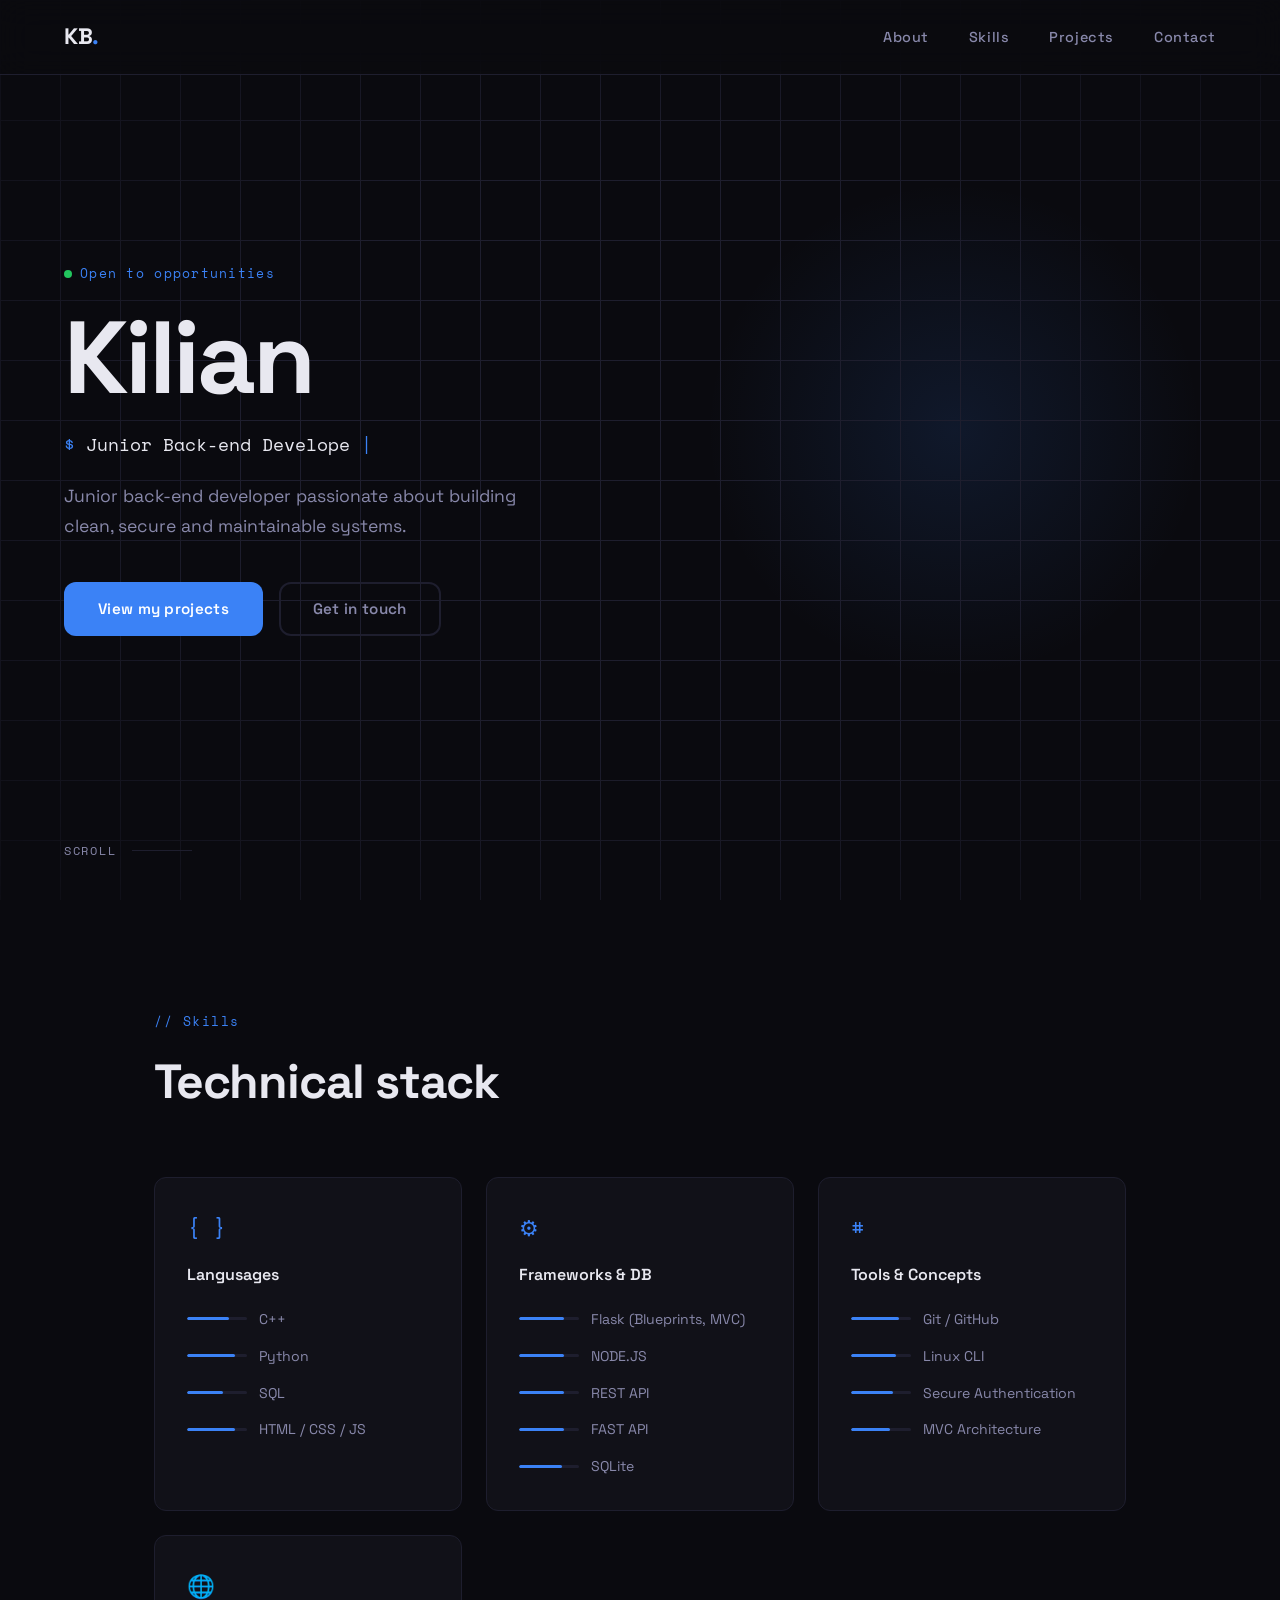
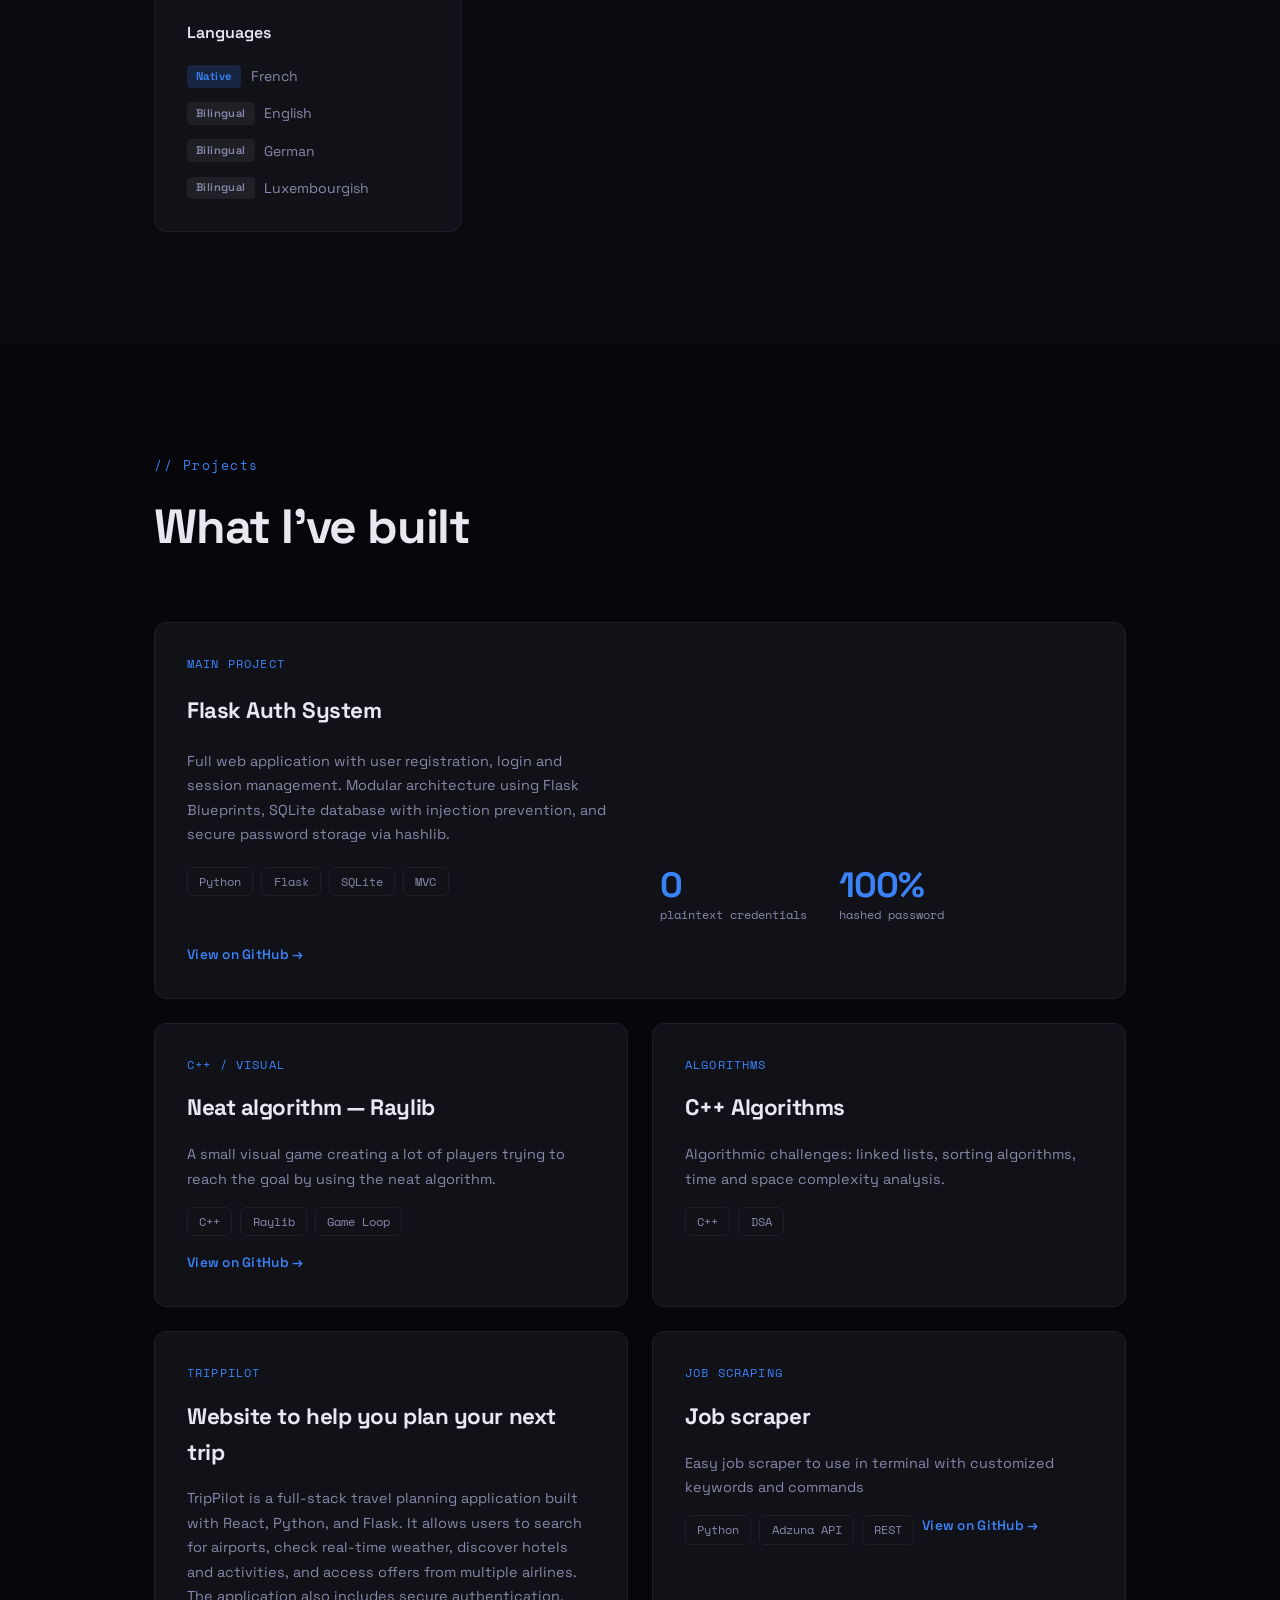
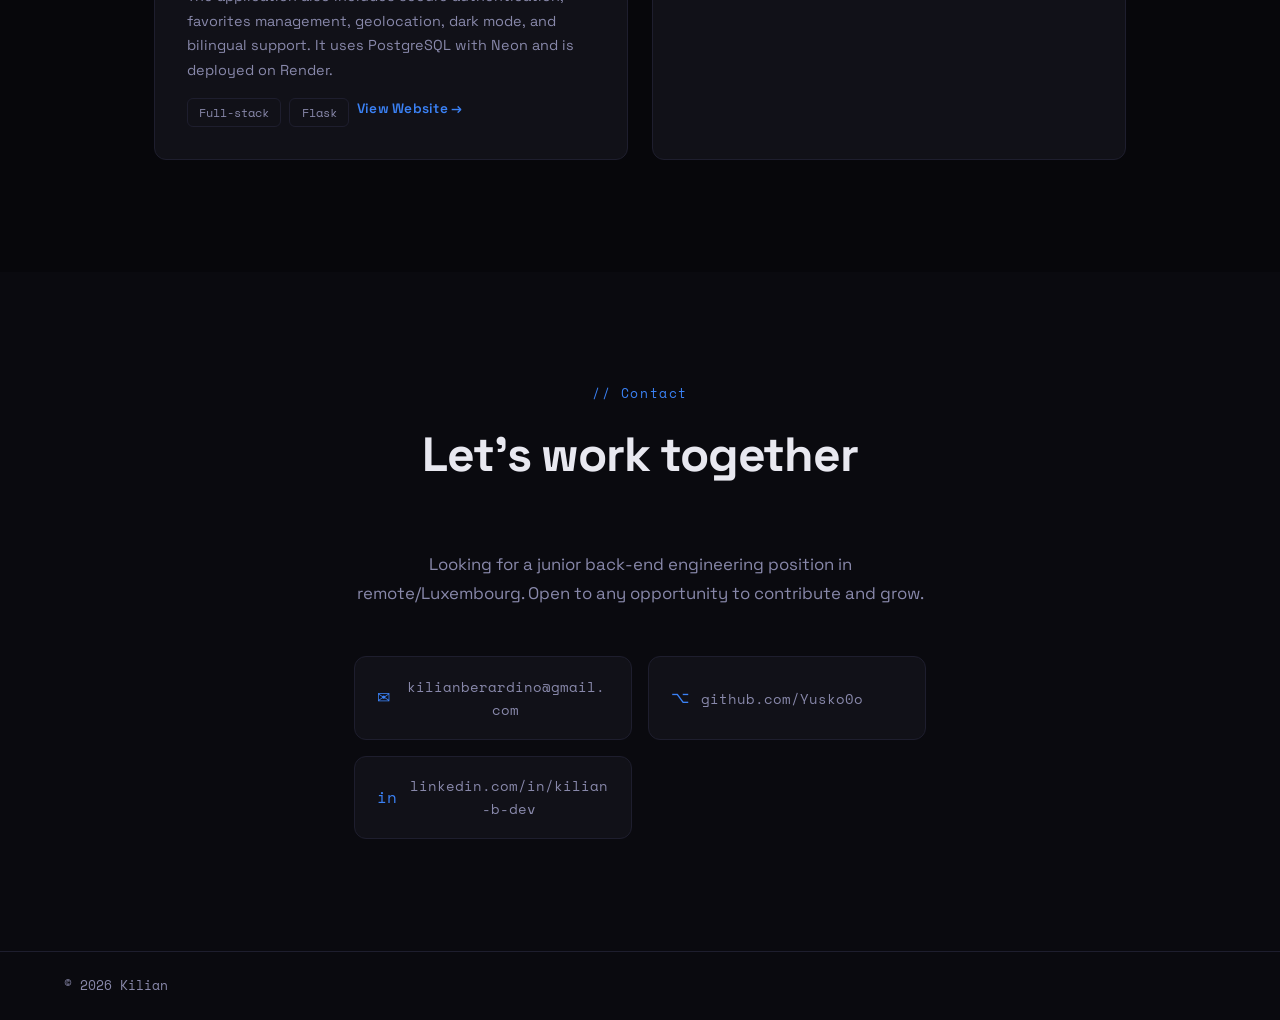
==== index.html @ 2ba85ecd "added new skills" ====
<!DOCTYPE html>
<html lang="en">
<head>
  <meta charset="UTF-8" />
  <meta name="viewport" content="width=device-width, initial-scale=1.0" />
  <title>Kilian — Junior Back-end Software Engineer</title>
  <link rel="preconnect" href="https://fonts.googleapis.com" />
  <link rel="preconnect" href="https://fonts.gstatic.com" crossorigin />
  <link href="https://fonts.googleapis.com/css2?family=Space+Grotesk:wght@300;400;500;600;700&family=Space+Mono:wght@400;700&display=swap" rel="stylesheet" />
  <link rel="stylesheet" href="styles.css" />
</head>
<body>

  <!-- NAV -->
  <nav class="nav">
    <span class="nav-logo">KB<span class="accent">.</span></span>
    <ul class="nav-links">
      <li><a href="#about">About</a></li>
      <li><a href="#skills">Skills</a></li>
      <li><a href="#projects">Projects</a></li>
      <li><a href="#contact">Contact</a></li>
    </ul>
  </nav>

  <!-- HERO -->
  <section class="hero" id="about">
    <div class="hero-bg-grid"></div>
    <div class="hero-content">
      <p class="hero-eyebrow">
        <span class="terminal-dot"></span> Open to opportunities
      </p>
      <h1 class="hero-name">Kilian<br /><span class="accent"></span></h1>
      <div class="hero-terminal">
        <span class="terminal-prompt">$ </span>
        <span class="terminal-text" id="terminal-text"></span>
        <span class="terminal-cursor">|</span>
      </div>
      <p class="hero-desc">
        Junior back-end developer passionate about building clean,
        secure and maintainable systems.
      </p>
      <div class="hero-ctas">
        <a href="#projects" class="btn btn-primary">View my projects</a>
        <a href="#contact" class="btn btn-ghost">Get in touch</a>
      </div>
    </div>
    <div class="hero-scroll-hint">
      <span>scroll</span>
      <div class="scroll-line"></div>
    </div>
  </section>

  <!-- SKILLS -->
  <section class="section" id="skills">
    <div class="container">
      <p class="section-label">// Skills</p>
      <h2 class="section-title">Technical stack</h2>

      <div class="skills-grid">

        <div class="skill-card" data-delay="0">
          <div class="skill-icon">{ }</div>
          <h3>Langusages</h3>
          <ul class="skill-list">
            <li><span class="skill-bar"><span style="--w:70%"></span></span>C++</li>
            <li><span class="skill-bar"><span style="--w:80%"></span></span>Python</li>
            <li><span class="skill-bar"><span style="--w:60%"></span></span>SQL</li>
            <li><span class="skill-bar"><span style="--w:80%"></span></span>HTML / CSS / JS</li>
          </ul>
        </div>

        <div class="skill-card" data-delay="100">
          <div class="skill-icon">⚙</div>
          <h3>Frameworks & DB</h3>
          <ul class="skill-list">
            <li><span class="skill-bar"><span style="--w:75%"></span></span>Flask (Blueprints, MVC)</li>
            <li><span class="skill-bar"><span style="--w:75%"></span></span>NODE.JS</li>
            <li><span class="skill-bar"><span style="--w:75%"></span></span>REST API</li>
            <li><span class="skill-bar"><span style="--w:75%"></span></span>FAST API</li>
            <li><span class="skill-bar"><span style="--w:72%"></span></span>SQLite</li>
          </ul>
        </div>

        <div class="skill-card" data-delay="200">
          <div class="skill-icon">#</div>
          <h3>Tools & Concepts</h3>
          <ul class="skill-list">
            <li><span class="skill-bar"><span style="--w:80%"></span></span>Git / GitHub</li>
            <li><span class="skill-bar"><span style="--w:75%"></span></span>Linux CLI</li>
            <li><span class="skill-bar"><span style="--w:70%"></span></span>Secure Authentication</li>
            <li><span class="skill-bar"><span style="--w:65%"></span></span>MVC Architecture</li>
          </ul>
        </div>

        <div class="skill-card" data-delay="300">
          <div class="skill-icon">🌐</div>
          <h3>Languages</h3>
          <ul class="skill-list lang-list">
            <li><span class="lang-badge native">Native</span>French</li>
            <li><span class="lang-badge bilingual">Bilingual</span>English</li>
            <li><span class="lang-badge bilingual">Bilingual</span>German</li>
            <li><span class="lang-badge bilingual">Bilingual</span>Luxembourgish</li>
          </ul>
        </div>

      </div>
    </div>
  </section>

  <!-- PROJECTS -->
  <section class="section section-dark" id="projects">
    <div class="container">
      <p class="section-label">// Projects</p>
      <h2 class="section-title">What I've built</h2>
 
      <div class="projects-grid">
 
        <div class="project-card featured" data-delay="0">
          <div class="project-tag">Main project</div>
          <h3 class="project-title">Flask Auth System</h3>
          <p class="project-desc">
            Full web application with user registration, login and session management.
            Modular architecture using Flask Blueprints, SQLite database with
            injection prevention, and secure password storage via hashlib.
          </p>
          <div class="project-stack">
            <span>Python</span><span>Flask</span><span>SQLite</span><span>MVC</span>
          </div>
          <div class="project-highlights">
            <div class="highlight"><span class="hl-num">0</span><span class="hl-label">plaintext credentials</span></div>
            <div class="highlight"><span class="hl-num">100%</span><span class="hl-label">hashed password</span></div>
          </div>
          <a href="https://github.com/Yusko0o/Portfolio" target="_blank" class="project-link">
            View on GitHub →
          </a>
        </div>
 
        <div class="project-card" data-delay="100">
          <div class="project-tag">C++ / visual</div>
          <h3 class="project-title">Neat algorithm — Raylib</h3>
          <p class="project-desc">
            A small visual game creating a lot of players trying to reach the goal by using the neat algorithm.
          </p>
          <div class="project-stack">
            <span>C++</span><span>Raylib</span><span>Game Loop</span>
          </div>
          <a href="https://github.com/Yusko0o/Neat" target="_blank" class="project-link">
            View on GitHub →
          </a>
        </div>
 
        <div class="project-card" data-delay="200">
          <div class="project-tag">Algorithms</div>
          <h3 class="project-title">C++ Algorithms</h3>
          <p class="project-desc">
            Algorithmic challenges: linked lists, sorting algorithms,
            time and space complexity analysis.
          </p>
          <div class="project-stack">
            <span>C++</span><span>DSA</span>
          </div>
        </div>
 
        <div class="project-card" data-delay="300">
          <div class="project-tag">TripPilot</div>
          <h3 class="project-title">Website to help you plan your next trip</h3>
          <p class="project-desc">
            TripPilot is a full-stack travel planning application built with React, Python, and Flask. 
            It allows users to search for airports, 
            check real-time weather, discover hotels and activities, and access offers from multiple airlines. 
            The application also includes secure authentication, favorites management, geolocation, dark mode, 
            and bilingual support. It uses PostgreSQL with Neon and is deployed on Render.
          </p>
          <div class="project-stack">
            <span>Full-stack</span><span>Flask</span>
            <a href="https://trippilot-irs3.onrender.com/" target="_blank" class="project-link">
            View Website →
            </a>
          </div>
        </div>
 
        <div class="project-card" data-delay="400">
          <div class="project-tag">Job scraping</div>
          <h3 class="project-title">Job scraper</h3>
          <p class="project-desc">
            Easy job scraper to use in terminal with customized keywords and commands
          </p>
          <div class="project-stack">
            <span>Python</span><span>Adzuna API</span><span>REST</span>
            <a href="https://github.com/Yusko0o/job-scraper" target="_blank" class="project-link">
            View on GitHub →
            </a>
          </div>
        </div>
 
      </div>
    </div>
  </section>

  <!-- CONTACT -->
  <section class="section" id="contact">
    <div class="container contact-container">
      <p class="section-label">// Contact</p>
      <h2 class="section-title">Let's work together</h2>
      <p class="contact-desc">
        Looking for a junior back-end engineering position in remote/Luxembourg.
        Open to any opportunity to contribute and grow.
      </p>
      <div class="contact-links">
        <a href="mailto:kilianberardino@gmail.com" class="contact-item">
          <span class="contact-icon">✉</span>
          kilianberardino@gmail.com
        </a>
        <a href="https://github.com/Yusko0o/Portfolio" target="_blank" class="contact-item">
          <span class="contact-icon">⌥</span>
          github.com/Yusko0o
        </a>
        <a href="https://linkedin.com/in/kilian-b-dev" target="_blank" class="contact-item">
          <span class="contact-icon">in</span>
          linkedin.com/in/kilian-b-dev
        </a>
      </div>
    </div>
  </section>

  <!-- FOOTER -->
  <footer class="footer">
    <span>© 2026 Kilian</span>
  </footer>

  <script src="script.js" defer></script>
</body>
</html>
---- styles.css ----
/* ============================================================
   TOKENS
   ============================================================ */
:root {
  --bg:        #0A0A0F;
  --bg-card:   #111118;
  --bg-dark:   #07070B;
  --border:    #1E1E2E;
  --accent:    #3B82F6;
  --accent-dim:#1D4ED8;
  --text:      #E8E8F0;
  --text-muted:#8888AA;
  --font-head: 'Space Grotesk', sans-serif;
  --font-mono: 'Space Mono', monospace;
  --radius:    12px;
  --transition: 0.35s cubic-bezier(0.4, 0, 0.2, 1);
}

/* ============================================================
   RESET & BASE
   ============================================================ */
*, *::before, *::after { box-sizing: border-box; margin: 0; padding: 0; }

html { scroll-behavior: smooth; }

body {
  background: var(--bg);
  color: var(--text);
  font-family: var(--font-head);
  line-height: 1.6;
  overflow-x: hidden;
}

a { text-decoration: none; color: inherit; }
ul { list-style: none; }

/* ============================================================
   NAV
   ============================================================ */
.nav {
  position: fixed;
  top: 0; left: 0; right: 0;
  z-index: 100;
  display: flex;
  align-items: center;
  justify-content: space-between;
  padding: 1.2rem 4rem;
  background: rgba(10, 10, 15, 0.7);
  backdrop-filter: blur(16px);
  border-bottom: 1px solid var(--border);
  animation: slideDown 0.6s ease both;
}

@keyframes slideDown {
  from { transform: translateY(-100%); opacity: 0; }
  to   { transform: translateY(0);     opacity: 1; }
}

.nav-logo {
  font-size: 1.4rem;
  font-weight: 700;
  letter-spacing: -0.02em;
}

.accent { color: var(--accent); }

.nav-links {
  display: flex;
  gap: 2.5rem;
}

.nav-links a {
  font-size: 0.9rem;
  color: var(--text-muted);
  font-weight: 500;
  letter-spacing: 0.04em;
  transition: color var(--transition);
  position: relative;
}

.nav-links a::after {
  content: '';
  position: absolute;
  bottom: -4px; left: 0;
  width: 0; height: 1px;
  background: var(--accent);
  transition: width var(--transition);
}

.nav-links a:hover { color: var(--text); }
.nav-links a:hover::after { width: 100%; }

/* ============================================================
   HERO
   ============================================================ */
.hero {
  position: relative;
  min-height: 100vh;
  display: flex;
  align-items: center;
  padding: 0 4rem;
  overflow: hidden;
}

/* Background grid */
.hero-bg-grid {
  position: absolute;
  inset: 0;
  background-image:
    linear-gradient(var(--border) 1px, transparent 1px),
    linear-gradient(90deg, var(--border) 1px, transparent 1px);
  background-size: 60px 60px;
  mask-image: radial-gradient(ellipse 80% 80% at 50% 50%, black 40%, transparent 100%);
  animation: gridFade 1.2s ease both;
}

@keyframes gridFade {
  from { opacity: 0; }
  to   { opacity: 1; }
}

/* Glow orb */
.hero::before {
  content: '';
  position: absolute;
  top: 20%; left: 55%;
  width: 500px; height: 500px;
  background: radial-gradient(circle, rgba(59,130,246,0.12) 0%, transparent 70%);
  border-radius: 50%;
  animation: pulse 6s ease-in-out infinite;
}

@keyframes pulse {
  0%, 100% { transform: scale(1);   opacity: 0.7; }
  50%       { transform: scale(1.1); opacity: 1;   }
}

.hero-content {
  position: relative;
  z-index: 2;
  max-width: 700px;
  animation: heroReveal 0.9s ease 0.3s both;
}

@keyframes heroReveal {
  from { opacity: 0; transform: translateY(30px); }
  to   { opacity: 1; transform: translateY(0); }
}

.hero-eyebrow {
  display: flex;
  align-items: center;
  gap: 0.5rem;
  font-family: var(--font-mono);
  font-size: 0.8rem;
  color: var(--accent);
  letter-spacing: 0.1em;
  margin-bottom: 1.5rem;
}

.terminal-dot {
  width: 8px; height: 8px;
  background: #22c55e;
  border-radius: 50%;
  animation: blink-dot 2s ease-in-out infinite;
}

@keyframes blink-dot {
  0%, 100% { opacity: 1; }
  50%       { opacity: 0.3; }
}

.hero-name {
  font-size: clamp(3.5rem, 8vw, 7rem);
  font-weight: 700;
  line-height: 0.95;
  letter-spacing: -0.03em;
  margin-bottom: 1.5rem;
}

.hero-terminal {
  font-family: var(--font-mono);
  font-size: 1.1rem;
  color: var(--text-muted);
  margin-bottom: 1.5rem;
  min-height: 1.6em;
}

.terminal-prompt { color: var(--accent); }
.terminal-text   { color: var(--text); }

.terminal-cursor {
  display: inline-block;
  color: var(--accent);
  font-weight: 300;
  animation: blink 1s step-end infinite;
}

@keyframes blink {
  0%, 100% { opacity: 1; }
  50%       { opacity: 0; }
}

.hero-desc {
  font-size: 1.1rem;
  color: var(--text-muted);
  max-width: 480px;
  margin-bottom: 2.5rem;
  line-height: 1.7;
}

.hero-ctas {
  display: flex;
  gap: 1rem;
  flex-wrap: wrap;
}

.btn {
  padding: 0.8rem 2rem;
  border-radius: var(--radius);
  font-family: var(--font-head);
  font-size: 0.95rem;
  font-weight: 600;
  letter-spacing: 0.02em;
  cursor: pointer;
  transition: all var(--transition);
  border: 2px solid transparent;
}

.btn-primary {
  background: var(--accent);
  color: #fff;
}
.btn-primary:hover {
  background: var(--accent-dim);
  transform: translateY(-2px);
  box-shadow: 0 8px 24px rgba(59,130,246,0.35);
}

.btn-ghost {
  border-color: var(--border);
  color: var(--text-muted);
}
.btn-ghost:hover {
  border-color: var(--accent);
  color: var(--text);
  transform: translateY(-2px);
}

.hero-scroll-hint {
  position: absolute;
  bottom: 2.5rem;
  left: 4rem;
  display: flex;
  align-items: center;
  gap: 1rem;
  font-family: var(--font-mono);
  font-size: 0.72rem;
  color: var(--text-muted);
  letter-spacing: 0.15em;
  text-transform: uppercase;
  animation: heroReveal 1s ease 1.2s both;
}

.scroll-line {
  width: 60px; height: 1px;
  background: var(--border);
  position: relative;
  overflow: hidden;
}
.scroll-line::after {
  content: '';
  position: absolute;
  top: 0; left: -100%;
  width: 100%; height: 100%;
  background: var(--accent);
  animation: scanline 2s linear infinite;
}
@keyframes scanline {
  to { left: 100%; }
}

/* ============================================================
   SECTIONS
   ============================================================ */
.section {
  padding: 7rem 0;
}
.section-dark {
  background: var(--bg-dark);
}

.container {
  max-width: 1100px;
  margin: 0 auto;
  padding: 0 4rem;
}

.section-label {
  font-family: var(--font-mono);
  font-size: 0.8rem;
  color: var(--accent);
  letter-spacing: 0.12em;
  margin-bottom: 0.75rem;
}

.section-title {
  font-size: clamp(2rem, 4vw, 3rem);
  font-weight: 700;
  letter-spacing: -0.025em;
  margin-bottom: 3.5rem;
}

/* ============================================================
   SKILLS
   ============================================================ */
.skills-grid {
  display: grid;
  grid-template-columns: repeat(auto-fit, minmax(240px, 1fr));
  gap: 1.5rem;
}

.skill-card {
  background: var(--bg-card);
  border: 1px solid var(--border);
  border-radius: var(--radius);
  padding: 2rem;
  opacity: 0;
  transform: translateY(24px);
  transition: opacity 0.5s ease, transform 0.5s ease, border-color var(--transition), box-shadow var(--transition);
}

.skill-card.visible {
  opacity: 1;
  transform: translateY(0);
}

.skill-card:hover {
  border-color: rgba(59,130,246,0.4);
  box-shadow: 0 0 30px rgba(59,130,246,0.08);
}

.skill-icon {
  font-size: 1.4rem;
  color: var(--accent);
  font-family: var(--font-mono);
  margin-bottom: 1rem;
}

.skill-card h3 {
  font-size: 1rem;
  font-weight: 600;
  margin-bottom: 1.25rem;
  color: var(--text);
}

.skill-list {
  display: flex;
  flex-direction: column;
  gap: 0.9rem;
}

.skill-list li {
  display: flex;
  align-items: center;
  gap: 0.75rem;
  font-size: 0.88rem;
  color: var(--text-muted);
  white-space: nowrap;
}

.skill-bar {
  display: inline-block;
  width: 60px;
  height: 3px;
  background: var(--border);
  border-radius: 2px;
  overflow: hidden;
  flex-shrink: 0;
}

.skill-bar span {
  display: block;
  height: 100%;
  width: 0;
  background: var(--accent);
  border-radius: 2px;
  transition: width 1s cubic-bezier(0.4, 0, 0.2, 1);
}

.skill-bar span.animated {
  width: var(--w);
}

/* Lang list */
.lang-list li {
  gap: 0.6rem;
}

.lang-badge {
  display: inline-block;
  padding: 0.15rem 0.55rem;
  border-radius: 4px;
  font-size: 0.7rem;
  font-weight: 600;
  letter-spacing: 0.04em;
  flex-shrink: 0;
}

.lang-badge.native   { background: rgba(59,130,246,0.18); color: var(--accent); }
.lang-badge.bilingual { background: rgba(255,255,255,0.06); color: var(--text-muted); }

/* ============================================================
   PROJECTS
   ============================================================ */
.projects-grid {
  display: grid;
  grid-template-columns: 1fr 1fr;
  gap: 1.5rem;
}

.project-card {
  background: var(--bg-card);
  border: 1px solid var(--border);
  border-radius: var(--radius);
  padding: 2rem;
  opacity: 0;
  transform: translateY(24px);
  transition: opacity 0.5s ease, transform 0.5s ease, border-color var(--transition), box-shadow var(--transition);
  display: flex;
  flex-direction: column;
  gap: 1rem;
}

.project-card.visible {
  opacity: 1;
  transform: translateY(0);
}

.project-card:hover {
  border-color: rgba(59,130,246,0.4);
  box-shadow: 0 0 40px rgba(59,130,246,0.07);
}

.project-card.featured {
  grid-column: 1 / -1;
  display: grid;
  grid-template-columns: 1fr 1fr;
  gap: 1.25rem 2.5rem;
  align-items: start;
}

.project-card.featured .project-title,
.project-card.featured .project-tag { grid-column: 1 / -1; }

.project-card.featured .project-desc { grid-column: 1; }
.project-card.featured .project-stack { grid-column: 1; }
.project-card.featured .project-highlights { grid-column: 2; align-self: center; }
.project-card.featured .project-link { grid-column: 1 / -1; }

.project-tag {
  font-family: var(--font-mono);
  font-size: 0.72rem;
  color: var(--accent);
  letter-spacing: 0.1em;
  text-transform: uppercase;
}

.project-title {
  font-size: 1.4rem;
  font-weight: 700;
  letter-spacing: -0.02em;
}

.project-desc {
  font-size: 0.9rem;
  color: var(--text-muted);
  line-height: 1.7;
}

.project-stack {
  display: flex;
  flex-wrap: wrap;
  gap: 0.5rem;
}

.project-stack span {
  padding: 0.25rem 0.7rem;
  border: 1px solid var(--border);
  border-radius: 6px;
  font-size: 0.75rem;
  font-family: var(--font-mono);
  color: var(--text-muted);
  transition: border-color var(--transition), color var(--transition);
}

.project-card:hover .project-stack span {
  border-color: rgba(59,130,246,0.3);
  color: var(--text);
}

.project-highlights {
  display: flex;
  gap: 2rem;
}

.highlight {
  display: flex;
  flex-direction: column;
  gap: 0.2rem;
}

.hl-num {
  font-size: 2.2rem;
  font-weight: 700;
  color: var(--accent);
  line-height: 1;
  letter-spacing: -0.03em;
}

.hl-label {
  font-size: 0.75rem;
  color: var(--text-muted);
  font-family: var(--font-mono);
}

.project-link {
  font-size: 0.85rem;
  color: var(--accent);
  font-weight: 600;
  letter-spacing: 0.02em;
  align-self: flex-start;
  transition: gap var(--transition), opacity var(--transition);
  display: inline-flex;
  align-items: center;
  gap: 0.3rem;
}

.project-link:hover { opacity: 0.75; }

/* ============================================================
   CONTACT
   ============================================================ */
.contact-container {
  max-width: 700px;
  text-align: center;
}

.contact-desc {
  color: var(--text-muted);
  font-size: 1.05rem;
  margin-bottom: 3rem;
  line-height: 1.75;
}

.contact-links {
  display: grid;
  grid-template-columns: 1fr 1fr;
  gap: 1rem;
}

.contact-item {
  display: flex;
  align-items: center;
  gap: 0.75rem;
  padding: 1.1rem 1.4rem;
  background: var(--bg-card);
  border: 1px solid var(--border);
  border-radius: var(--radius);
  font-size: 0.9rem;
  color: var(--text-muted);
  font-family: var(--font-mono);
  transition: all var(--transition);
  word-break: break-all;
}

.contact-item:hover {
  border-color: var(--accent);
  color: var(--text);
  transform: translateY(-3px);
  box-shadow: 0 8px 24px rgba(59,130,246,0.1);
}

.contact-icon {
  font-size: 1rem;
  flex-shrink: 0;
  color: var(--accent);
}

/* ============================================================
   FOOTER
   ============================================================ */
.footer {
  display: flex;
  justify-content: space-between;
  align-items: center;
  padding: 1.5rem 4rem;
  border-top: 1px solid var(--border);
  font-size: 0.8rem;
  color: var(--text-muted);
  font-family: var(--font-mono);
}

/* ============================================================
   RESPONSIVE
   ============================================================ */
@media (max-width: 768px) {
  .nav { padding: 1rem 1.5rem; }
  .nav-links { display: none; }

  .hero { padding: 6rem 1.5rem 4rem; }
  .hero-scroll-hint { left: 1.5rem; }

  .container { padding: 0 1.5rem; }

  .projects-grid { grid-template-columns: 1fr; }
  .project-card.featured {
    grid-template-columns: 1fr;
  }
  .project-card.featured .project-desc,
  .project-card.featured .project-stack,
  .project-card.featured .project-highlights { grid-column: 1; }

  .contact-links { grid-template-columns: 1fr; }

  .footer { flex-direction: column; gap: 0.5rem; text-align: center; padding: 1.5rem; }
}

/* ============================================================
   REDUCED MOTION
   ============================================================ */
@media (prefers-reduced-motion: reduce) {
  *, *::before, *::after {
    animation-duration: 0.01ms !important;
    transition-duration: 0.01ms !important;
  }
}
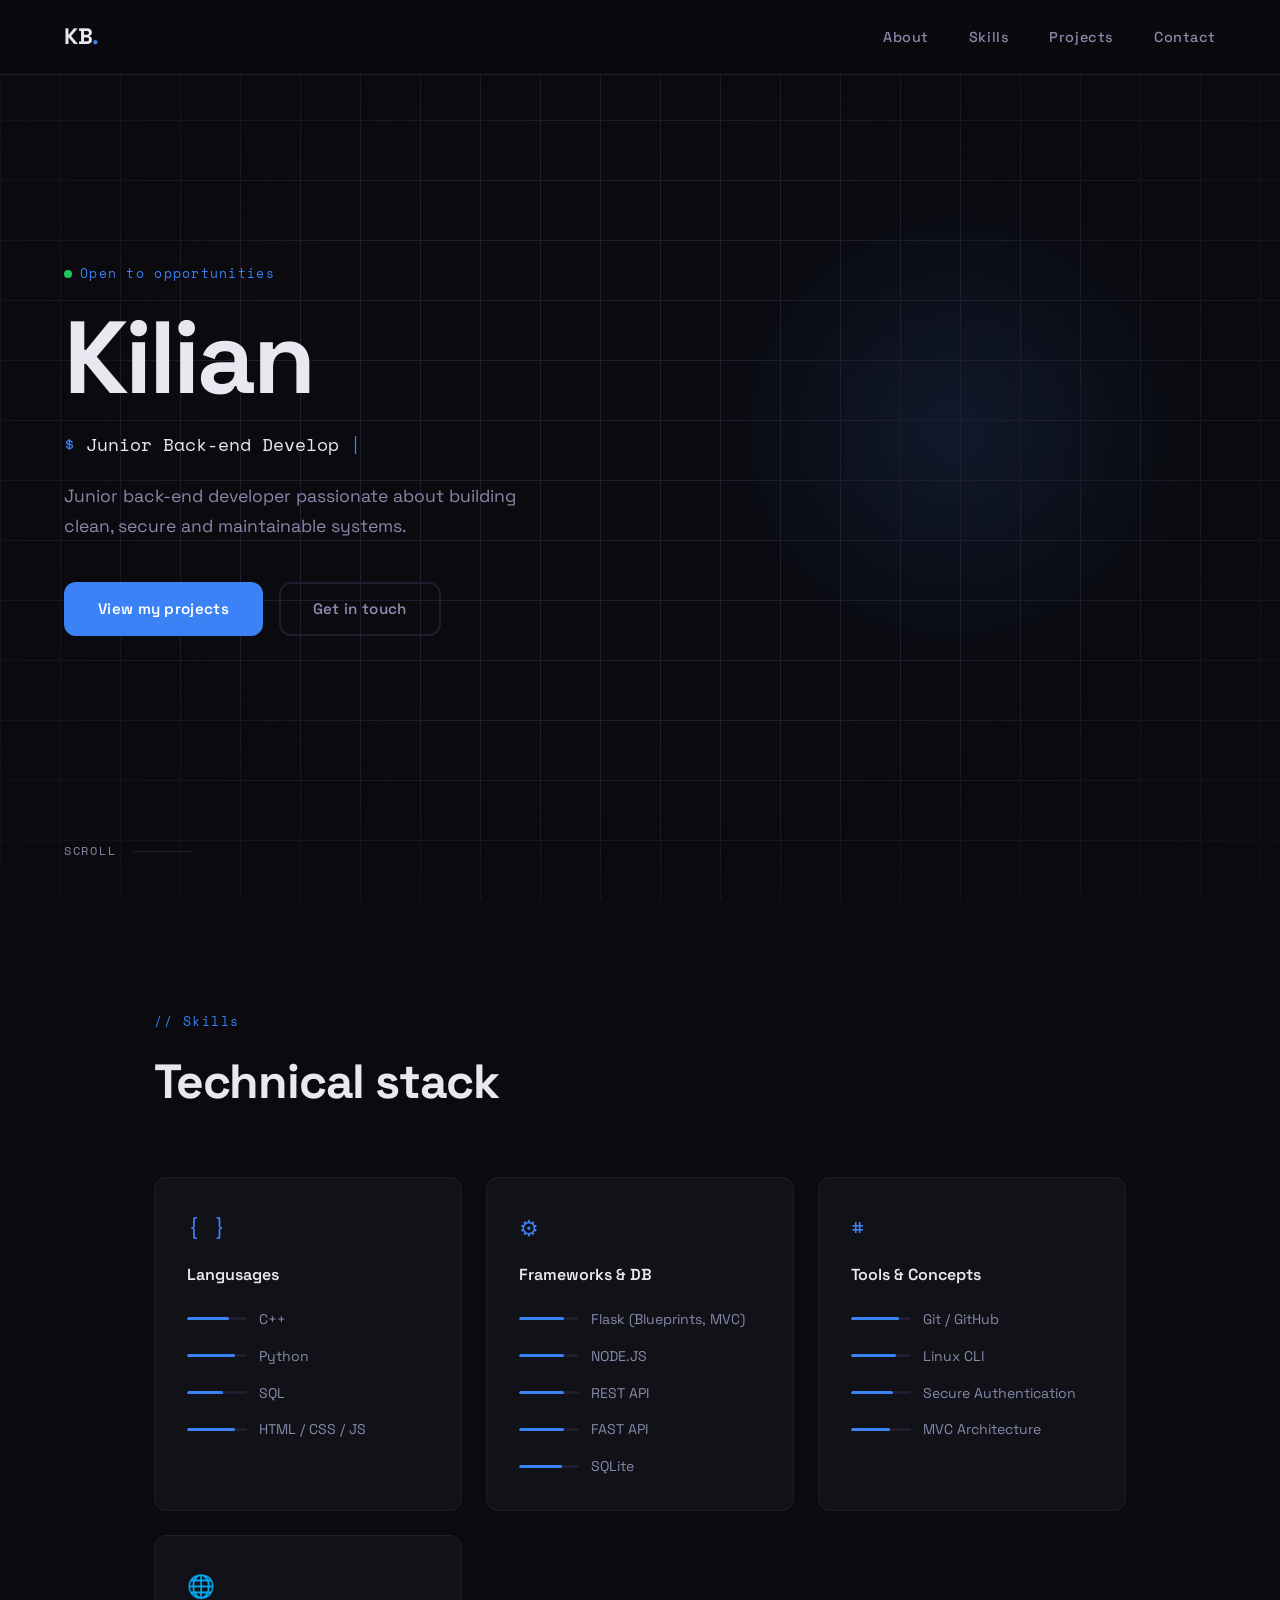
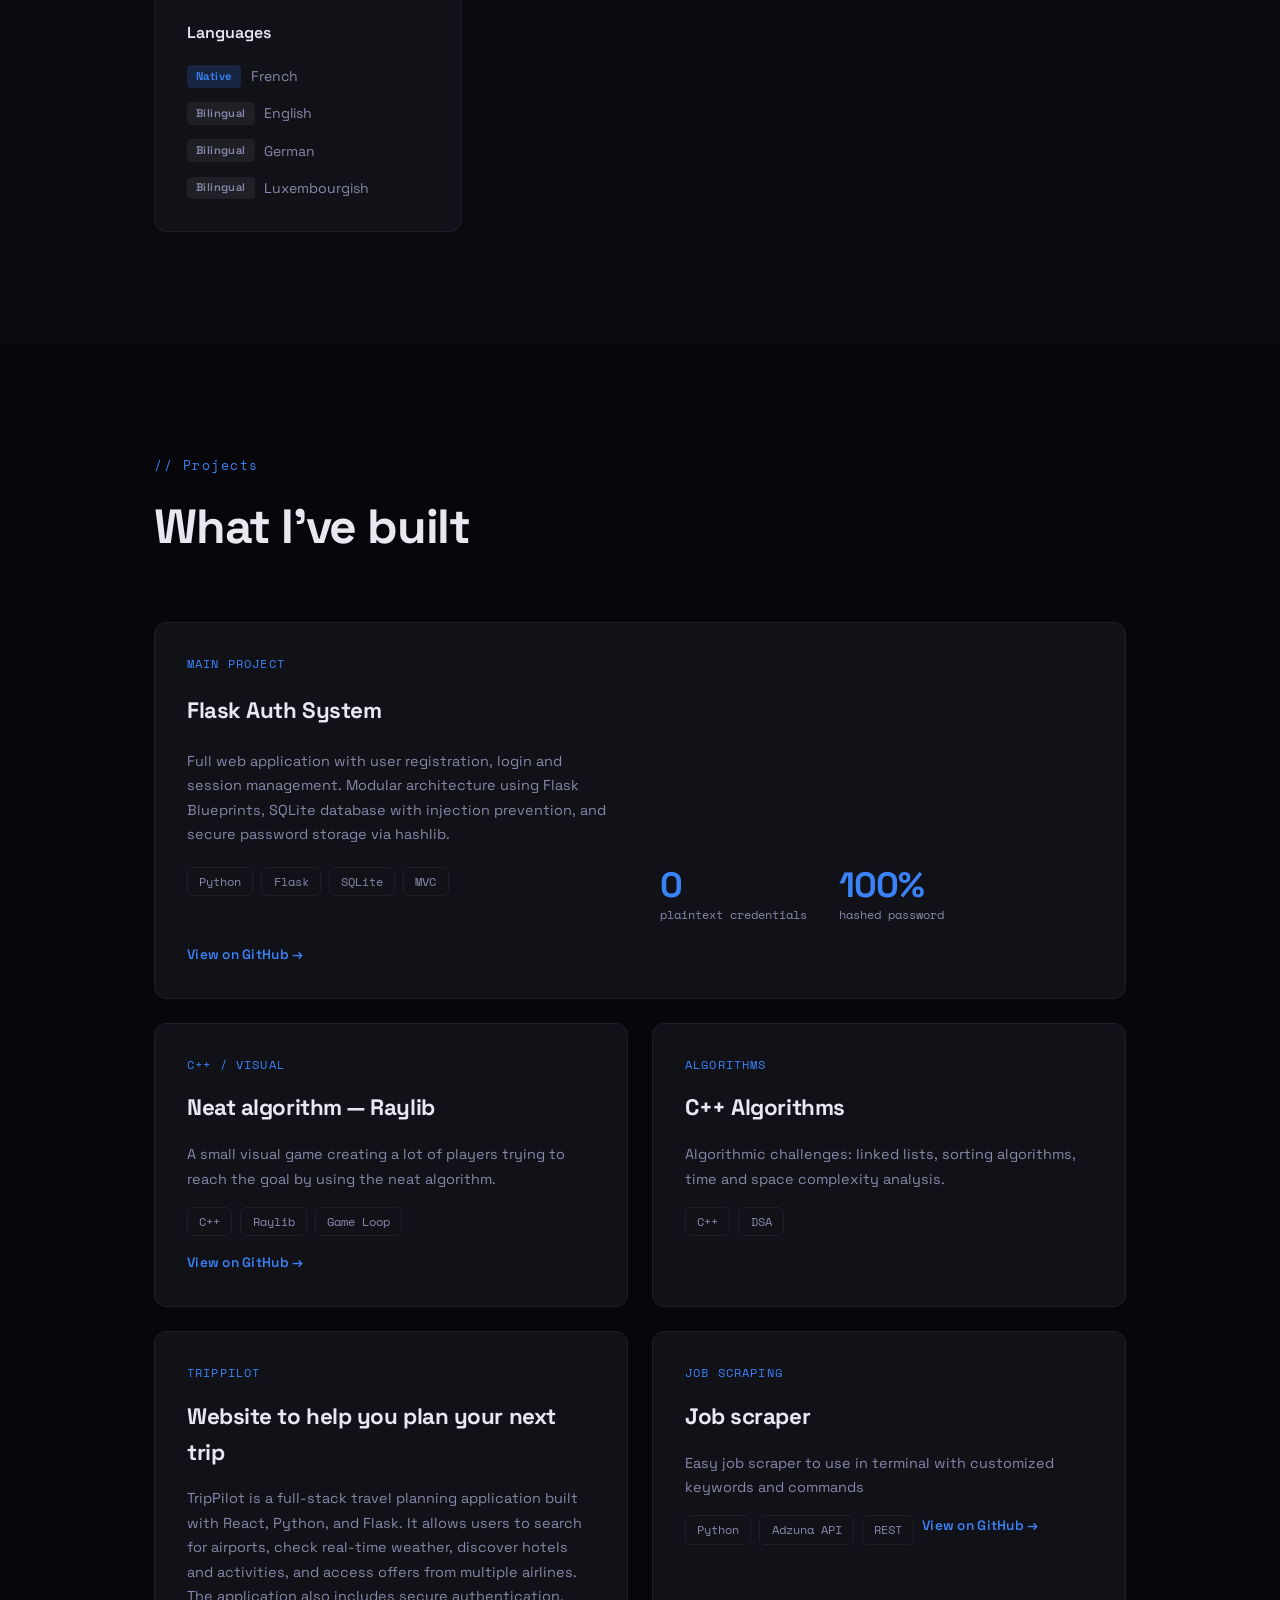
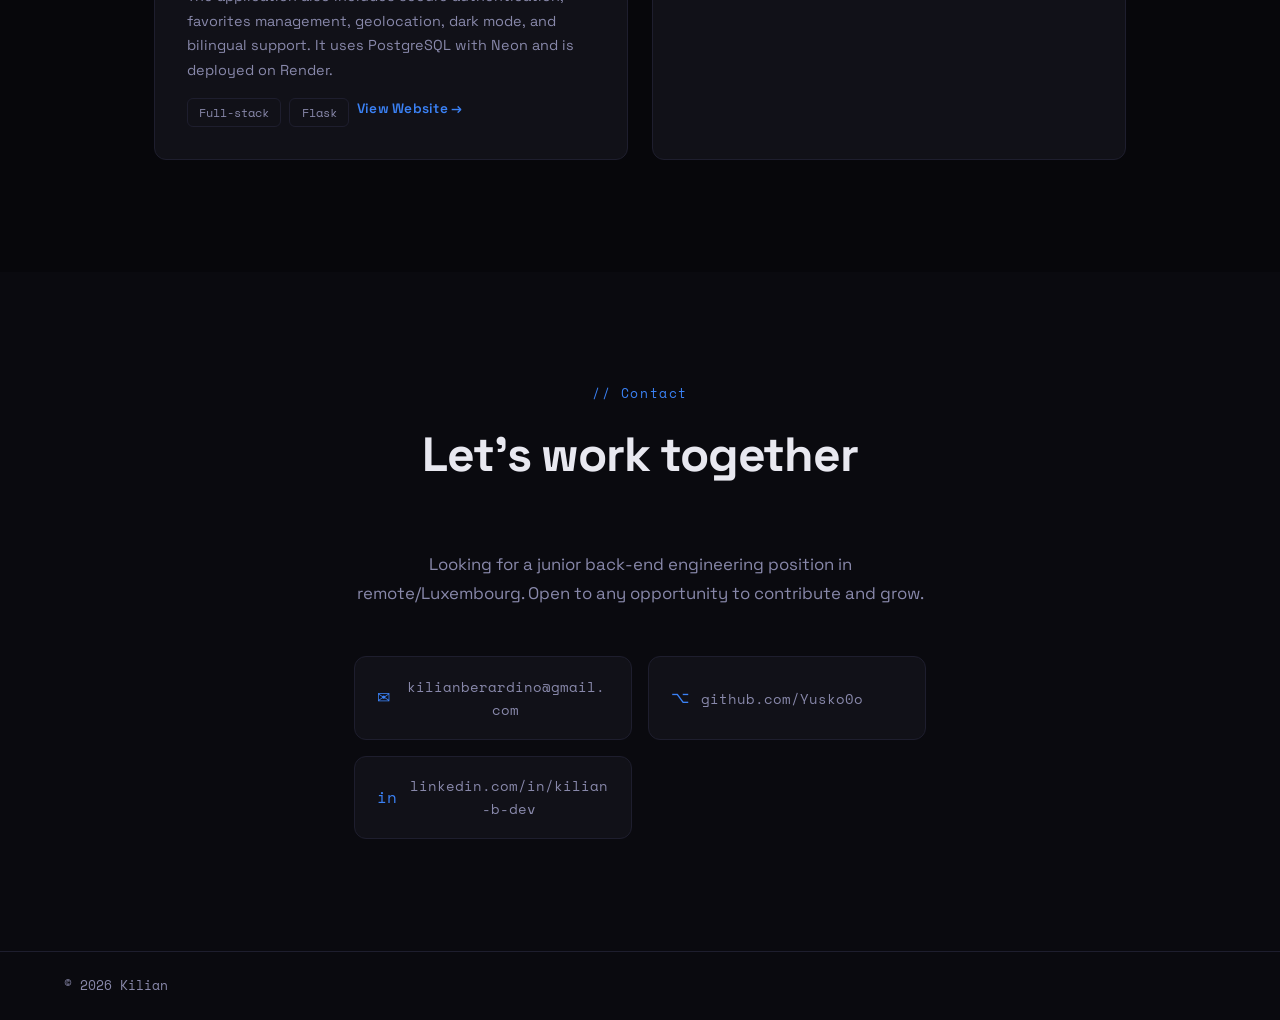
==== commit 22aa56ac: "changed a link" ====
--- a/index.html
+++ b/index.html
@@ -211,7 +211,7 @@
           <span class="contact-icon">✉</span>
           kilianberardino@gmail.com
         </a>
-        <a href="https://github.com/Yusko0o/Portfolio" target="_blank" class="contact-item">
+        <a href="https://github.com/Yusko0o" target="_blank" class="contact-item">
           <span class="contact-icon">⌥</span>
           github.com/Yusko0o
         </a>
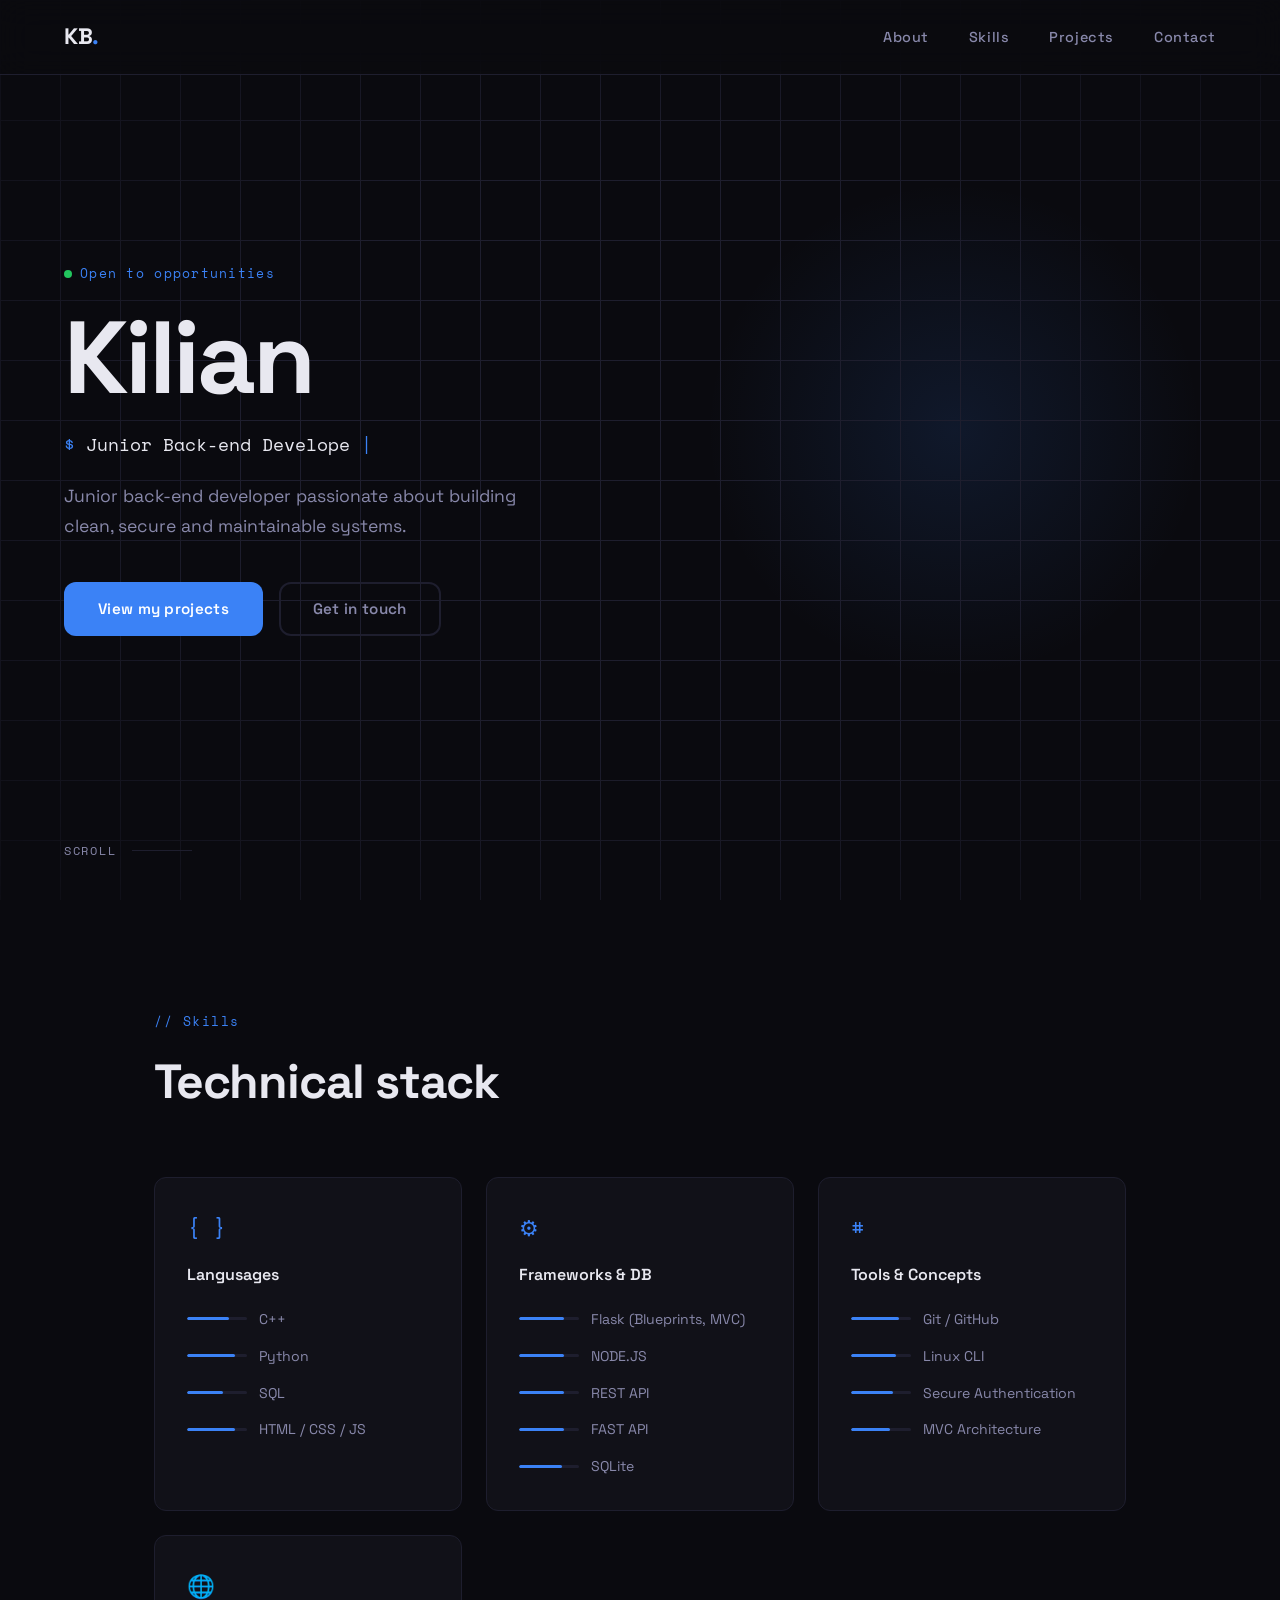
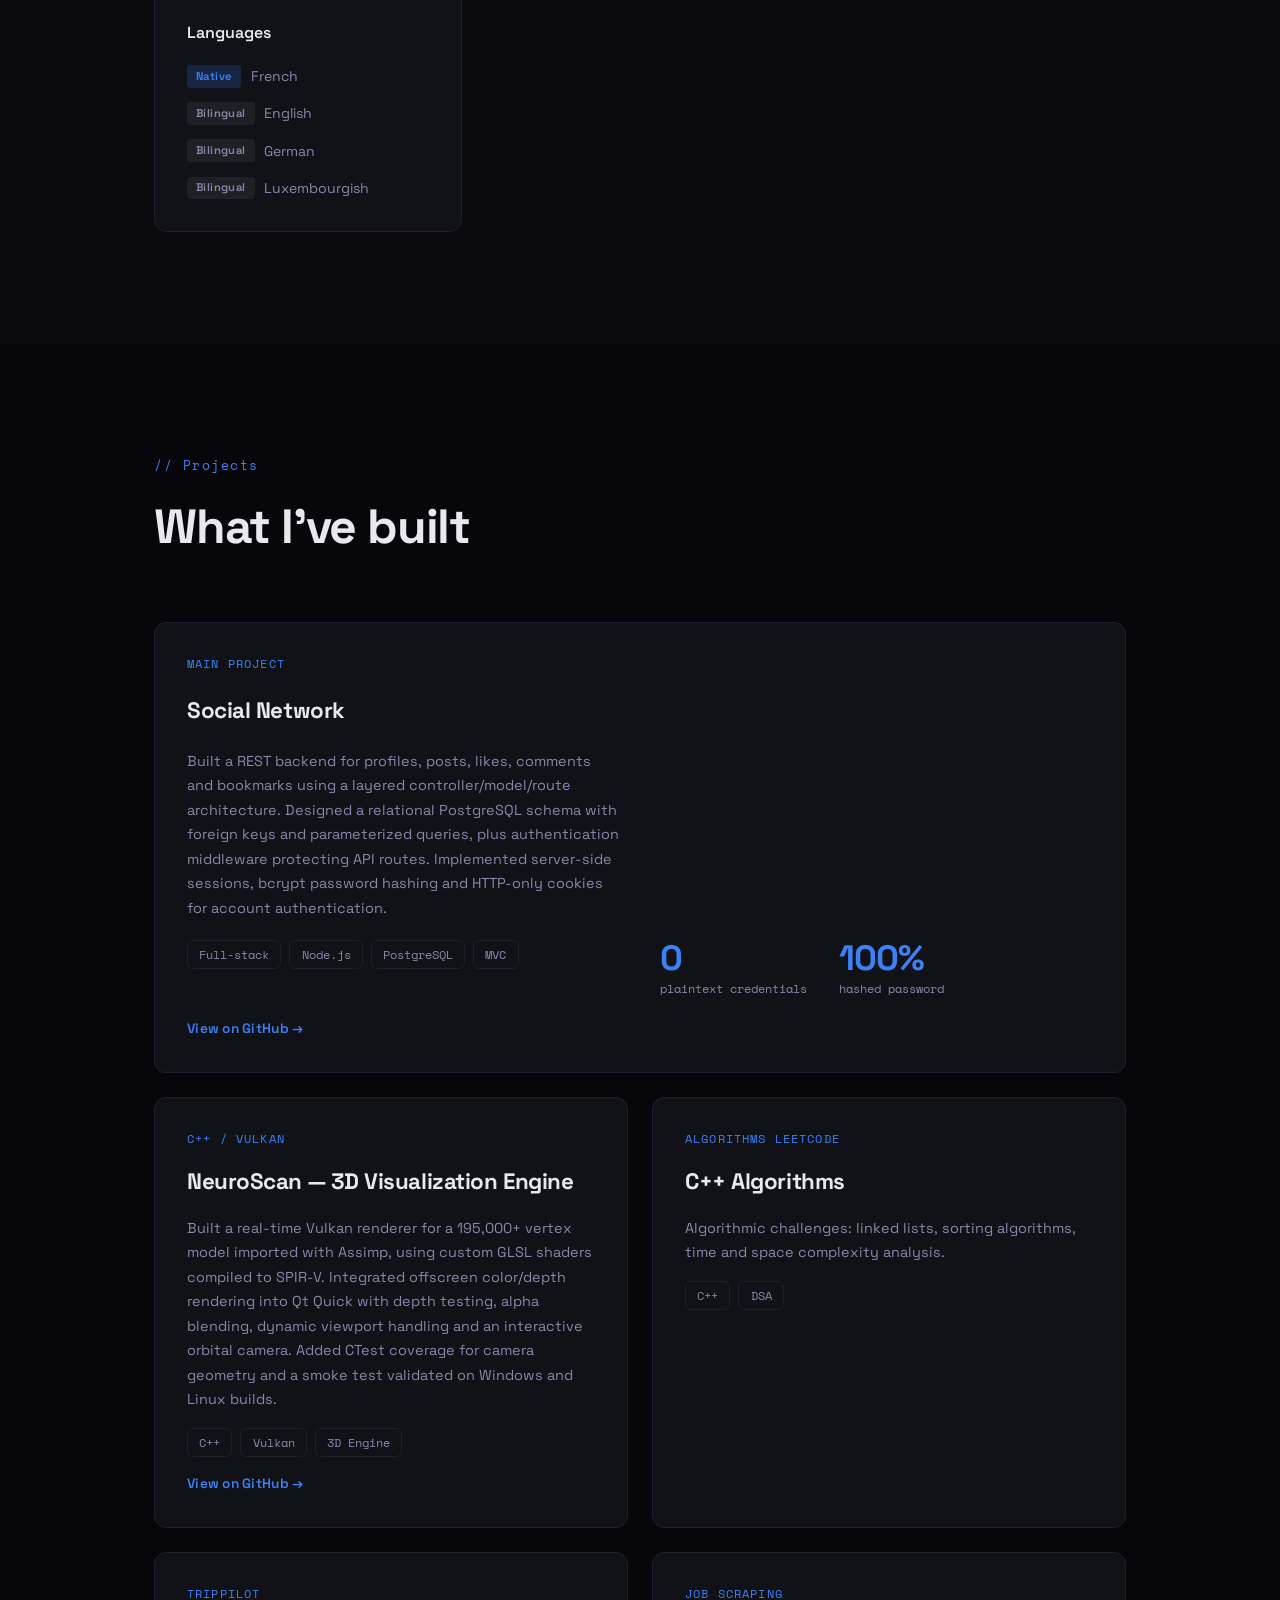
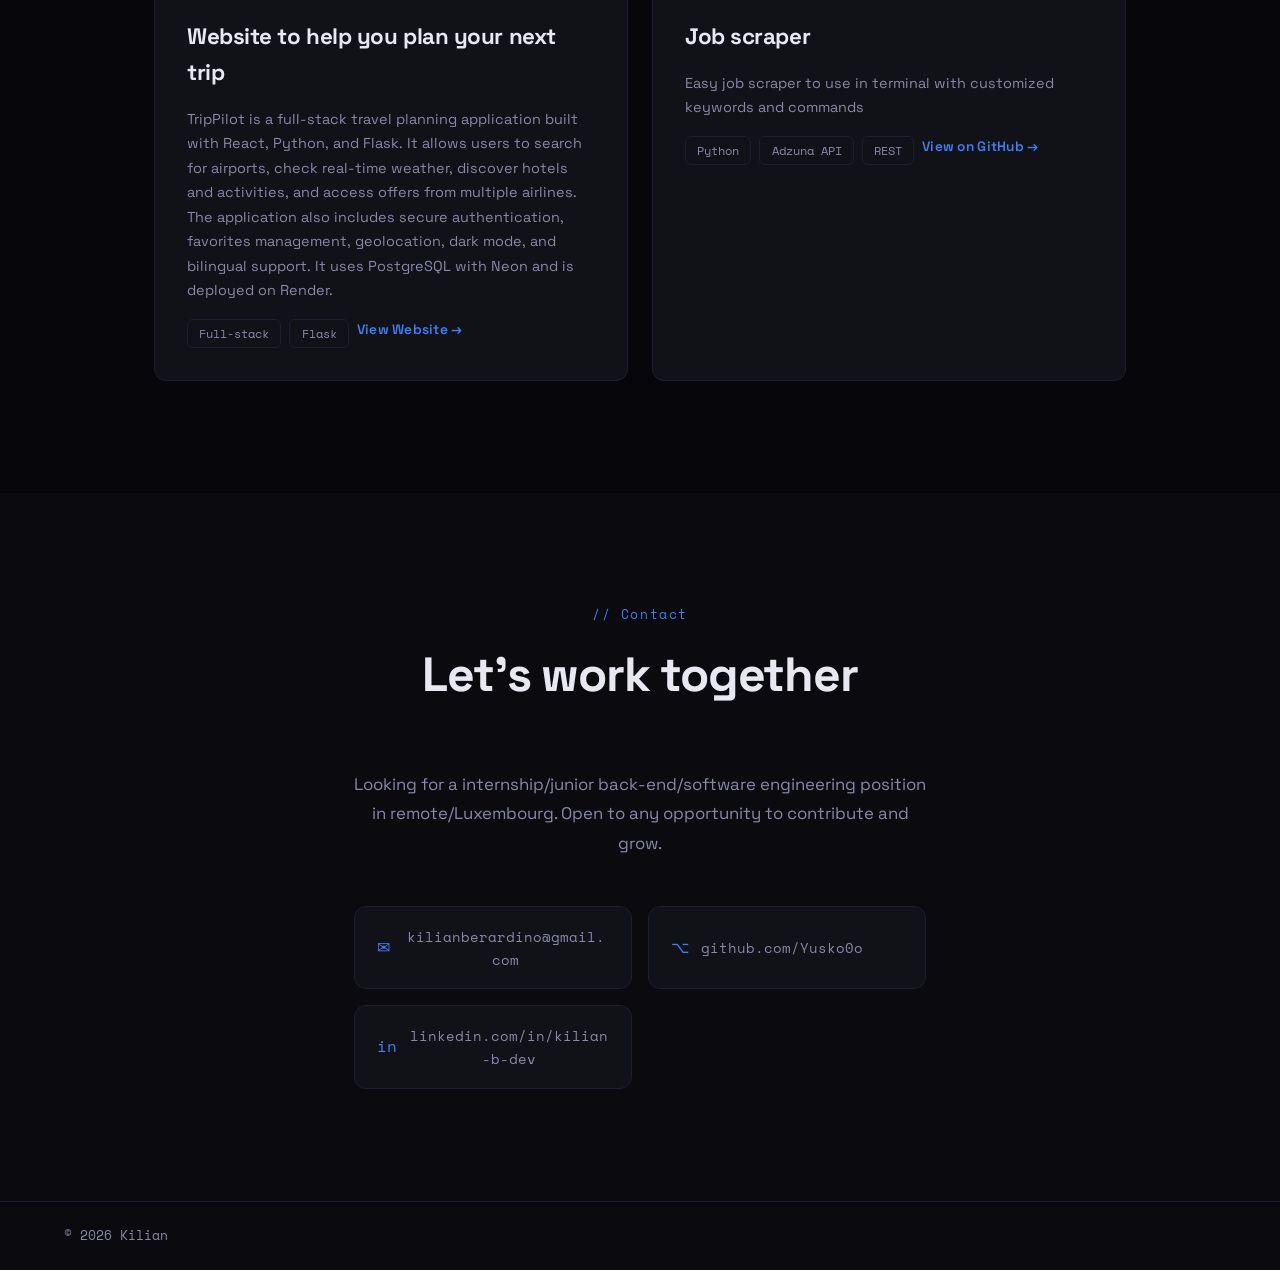
==== commit ecfca054: "projects update" ====
--- a/index.html
+++ b/index.html
@@ -117,40 +117,44 @@
  
         <div class="project-card featured" data-delay="0">
           <div class="project-tag">Main project</div>
-          <h3 class="project-title">Flask Auth System</h3>
-          <p class="project-desc">
-            Full web application with user registration, login and session management.
-            Modular architecture using Flask Blueprints, SQLite database with
-            injection prevention, and secure password storage via hashlib.
-          </p>
-          <div class="project-stack">
-            <span>Python</span><span>Flask</span><span>SQLite</span><span>MVC</span>
+          <h3 class="project-title">Social Network</h3>
+          <p class="project-desc">
+            Built a REST backend for profiles, posts, likes, comments and bookmarks using a layered controller/model/route architecture.
+            Designed a relational PostgreSQL schema with foreign keys and parameterized queries, plus authentication middleware protecting API
+            routes.
+            Implemented server-side sessions, bcrypt password hashing and HTTP-only cookies for account authentication.
+          </p>
+          <div class="project-stack">
+            <span>Full-stack</span><span>Node.js</span><span>PostgreSQL</span><span>MVC</span>
           </div>
           <div class="project-highlights">
             <div class="highlight"><span class="hl-num">0</span><span class="hl-label">plaintext credentials</span></div>
             <div class="highlight"><span class="hl-num">100%</span><span class="hl-label">hashed password</span></div>
           </div>
-          <a href="https://github.com/Yusko0o/Portfolio" target="_blank" class="project-link">
+          <a href="https://github.com/Yusko0o/twitter" target="_blank" class="project-link">
             View on GitHub →
           </a>
         </div>
  
         <div class="project-card" data-delay="100">
-          <div class="project-tag">C++ / visual</div>
-          <h3 class="project-title">Neat algorithm — Raylib</h3>
-          <p class="project-desc">
-            A small visual game creating a lot of players trying to reach the goal by using the neat algorithm.
-          </p>
-          <div class="project-stack">
-            <span>C++</span><span>Raylib</span><span>Game Loop</span>
-          </div>
-          <a href="https://github.com/Yusko0o/Neat" target="_blank" class="project-link">
+          <div class="project-tag">C++ / vulkan</div>
+          <h3 class="project-title">NeuroScan — 3D Visualization Engine </h3>
+          <p class="project-desc">
+            Built a real-time Vulkan renderer for a 195,000+ vertex model imported with Assimp, using custom GLSL shaders compiled to SPIR-V.
+            Integrated offscreen color/depth rendering into Qt Quick with depth testing, alpha blending, dynamic viewport handling and an interactive
+            orbital camera.
+            Added CTest coverage for camera geometry and a smoke test validated on Windows and Linux builds.
+          </p>
+          <div class="project-stack">
+            <span>C++</span><span>Vulkan</span><span>3D Engine</span>
+          </div>
+          <a href="https://github.com/Yusko0o/NeuroScan" target="_blank" class="project-link">
             View on GitHub →
           </a>
         </div>
  
         <div class="project-card" data-delay="200">
-          <div class="project-tag">Algorithms</div>
+          <div class="project-tag">Algorithms Leetcode</div>
           <h3 class="project-title">C++ Algorithms</h3>
           <p class="project-desc">
             Algorithmic challenges: linked lists, sorting algorithms,
@@ -203,7 +207,7 @@
       <p class="section-label">// Contact</p>
       <h2 class="section-title">Let's work together</h2>
       <p class="contact-desc">
-        Looking for a junior back-end engineering position in remote/Luxembourg.
+        Looking for a internship/junior back-end/software engineering position in remote/Luxembourg.
         Open to any opportunity to contribute and grow.
       </p>
       <div class="contact-links">
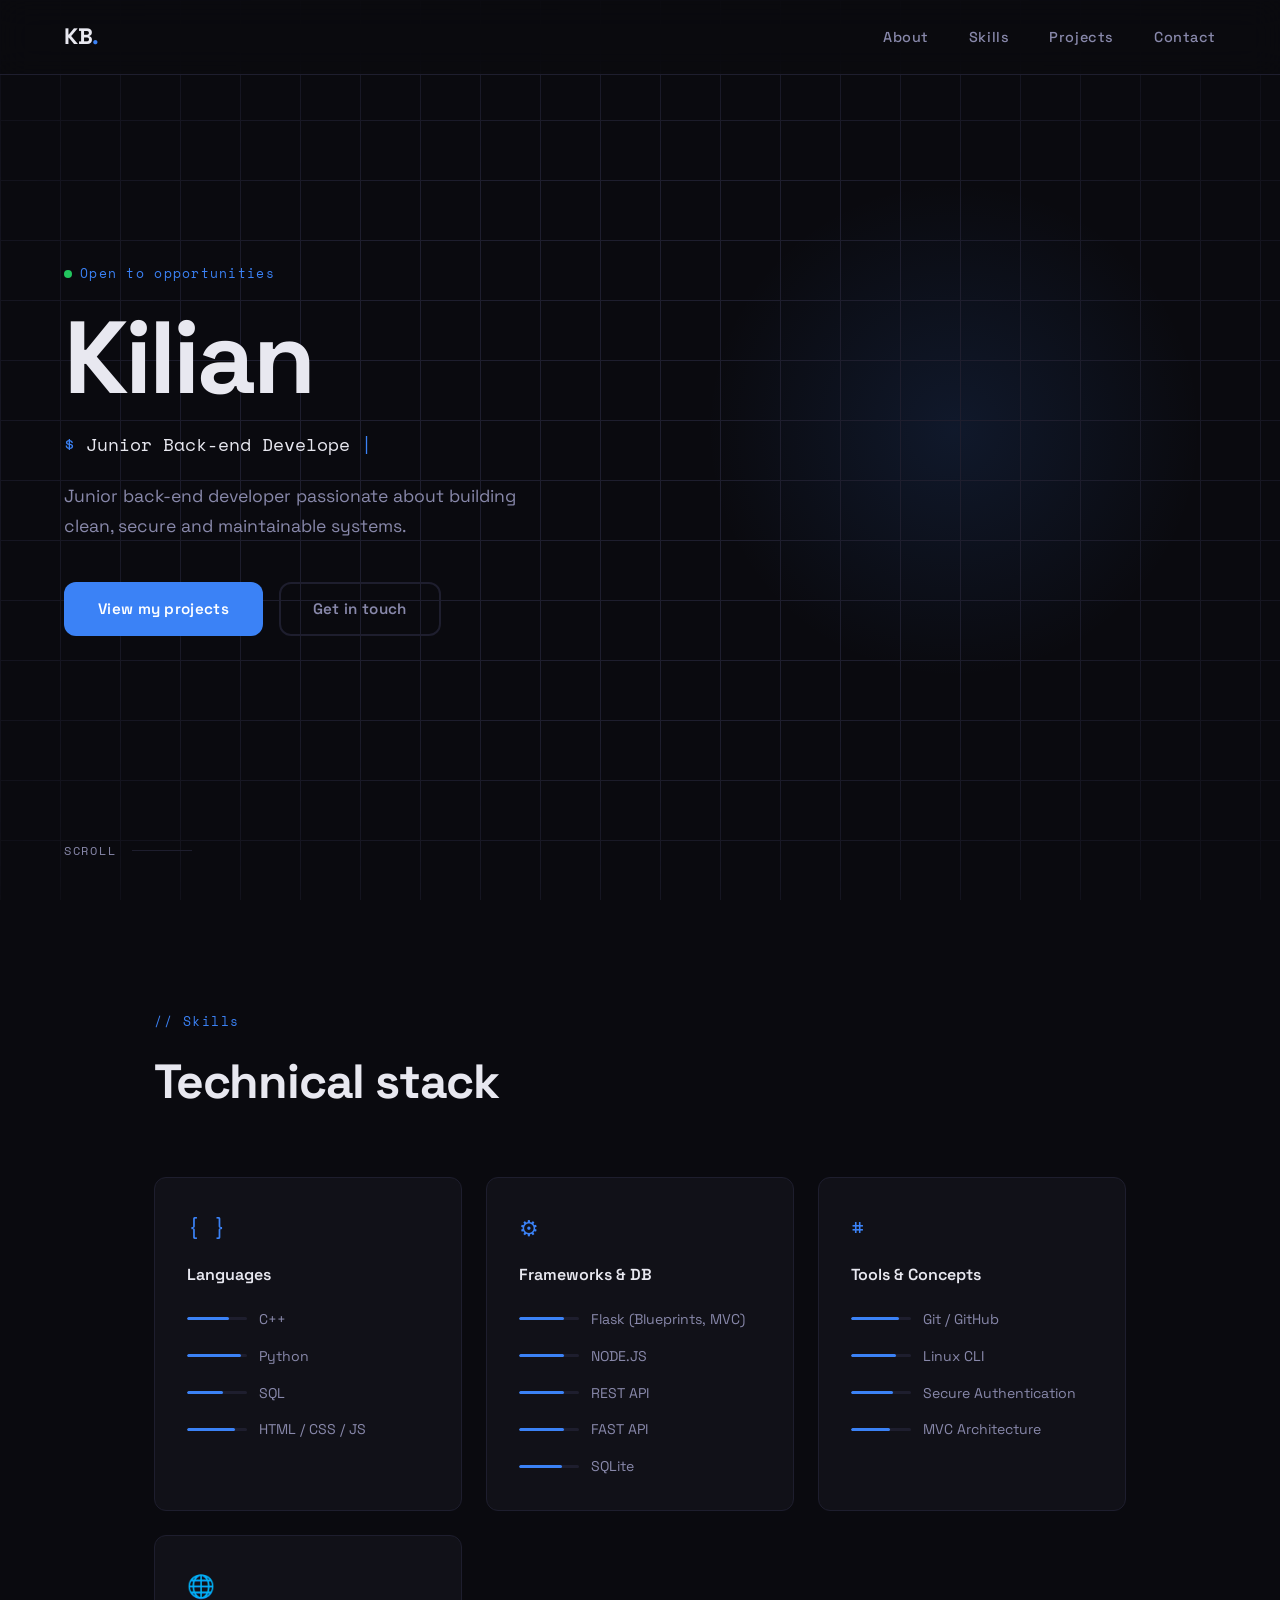
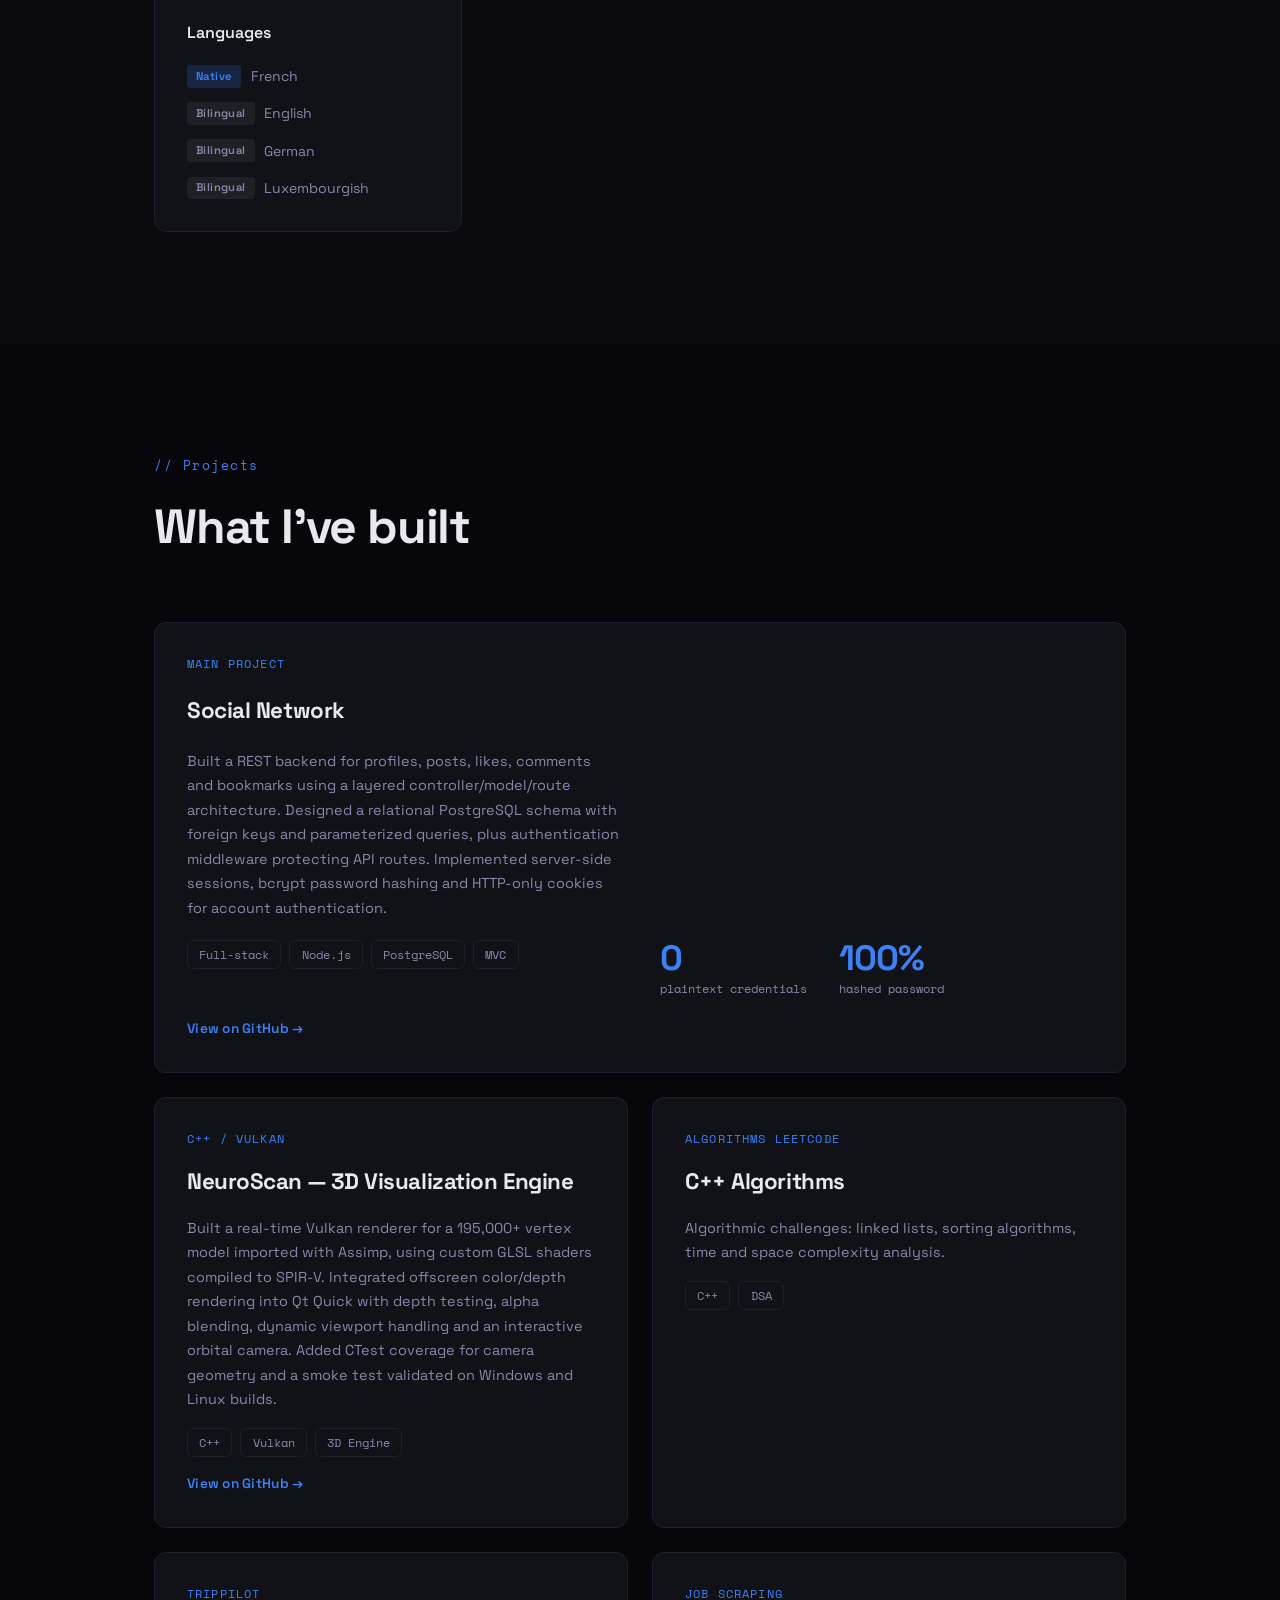
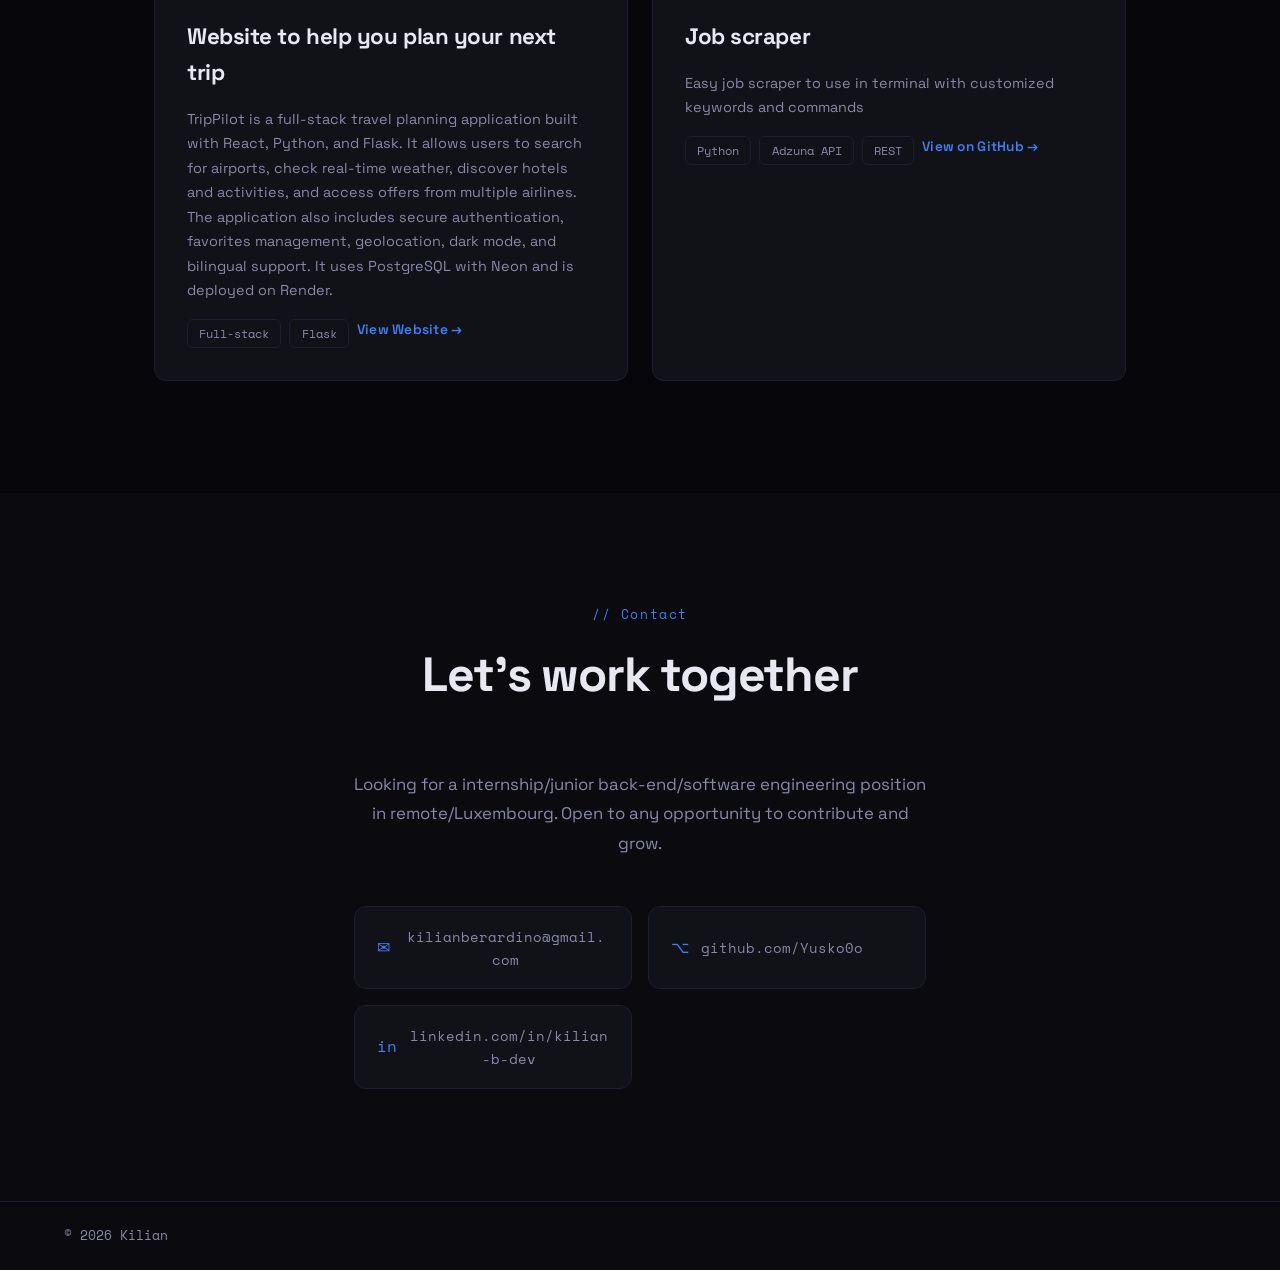
==== commit bf97f478: "fixing bugs" ====
--- a/index.html
+++ b/index.html
@@ -60,10 +60,10 @@
 
         <div class="skill-card" data-delay="0">
           <div class="skill-icon">{ }</div>
-          <h3>Langusages</h3>
+          <h3>Languages</h3>
           <ul class="skill-list">
             <li><span class="skill-bar"><span style="--w:70%"></span></span>C++</li>
-            <li><span class="skill-bar"><span style="--w:80%"></span></span>Python</li>
+            <li><span class="skill-bar"><span style="--w:90%"></span></span>Python</li>
             <li><span class="skill-bar"><span style="--w:60%"></span></span>SQL</li>
             <li><span class="skill-bar"><span style="--w:80%"></span></span>HTML / CSS / JS</li>
           </ul>
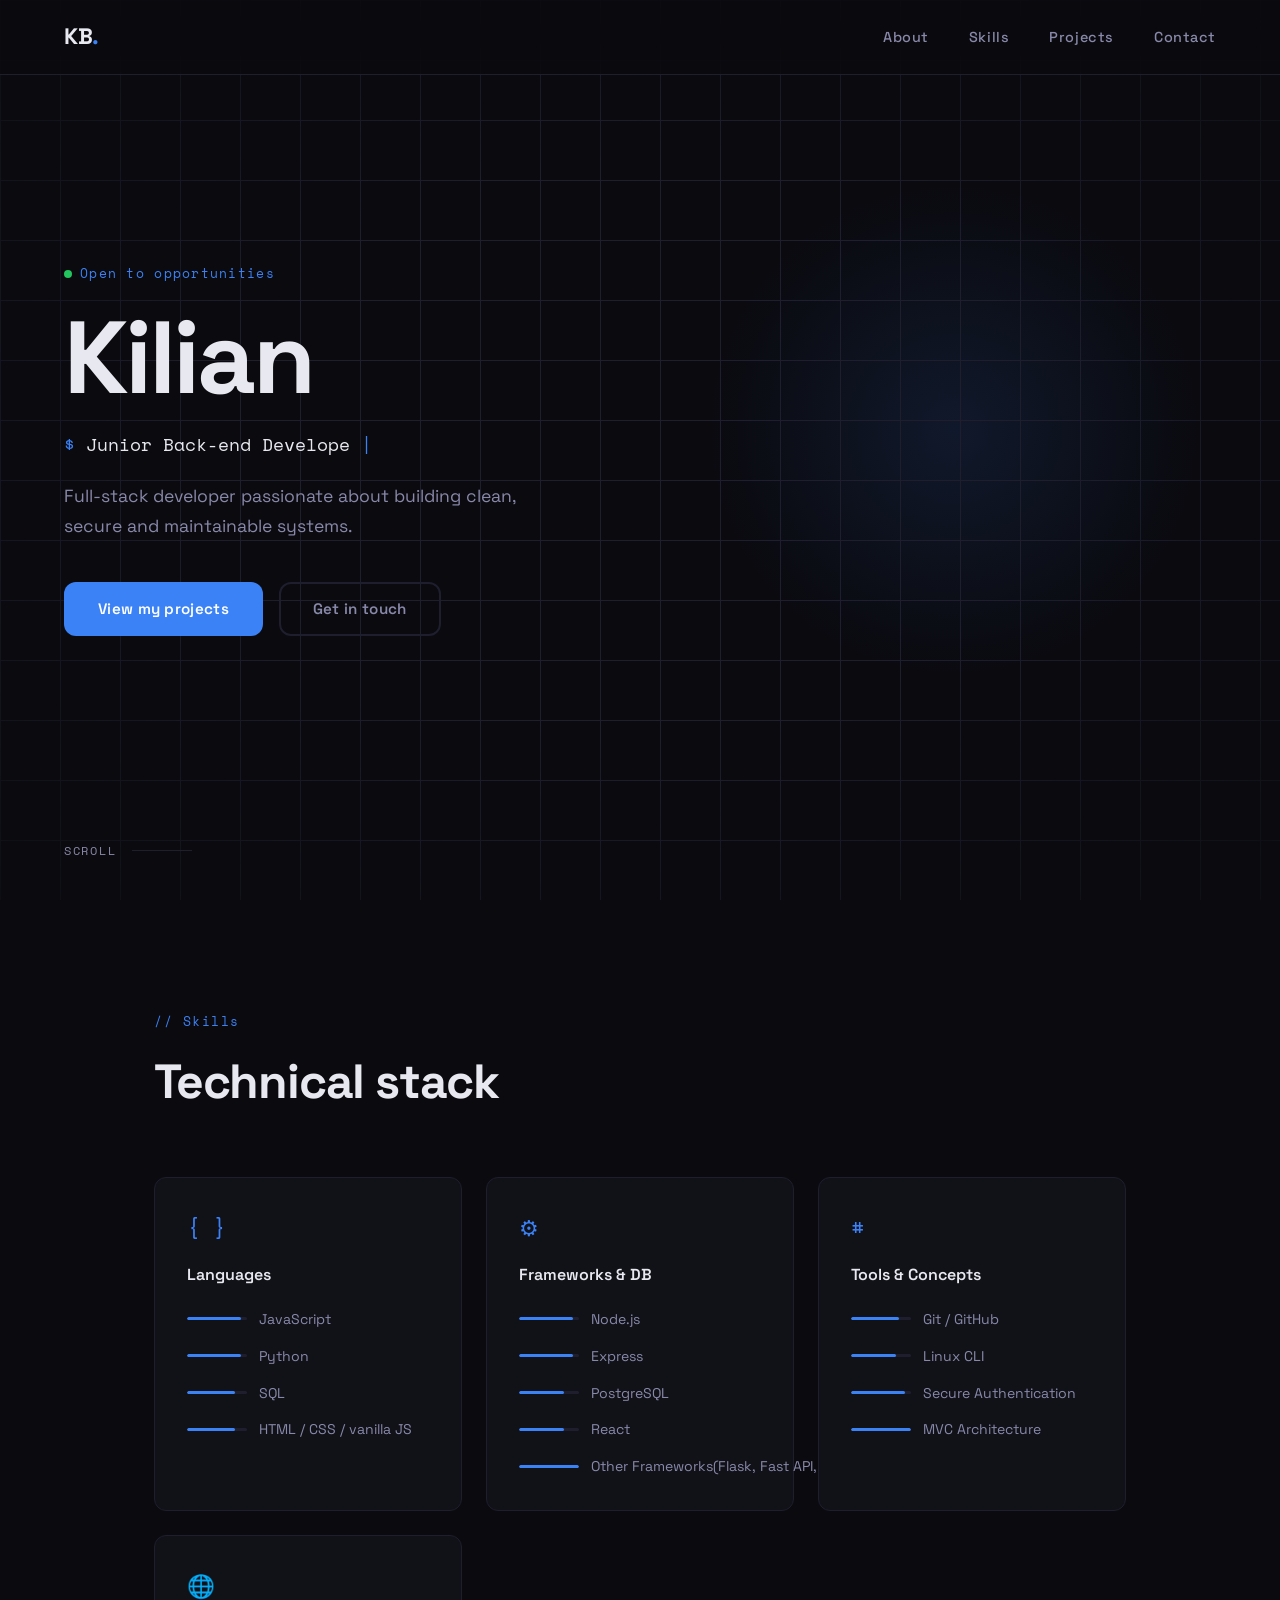
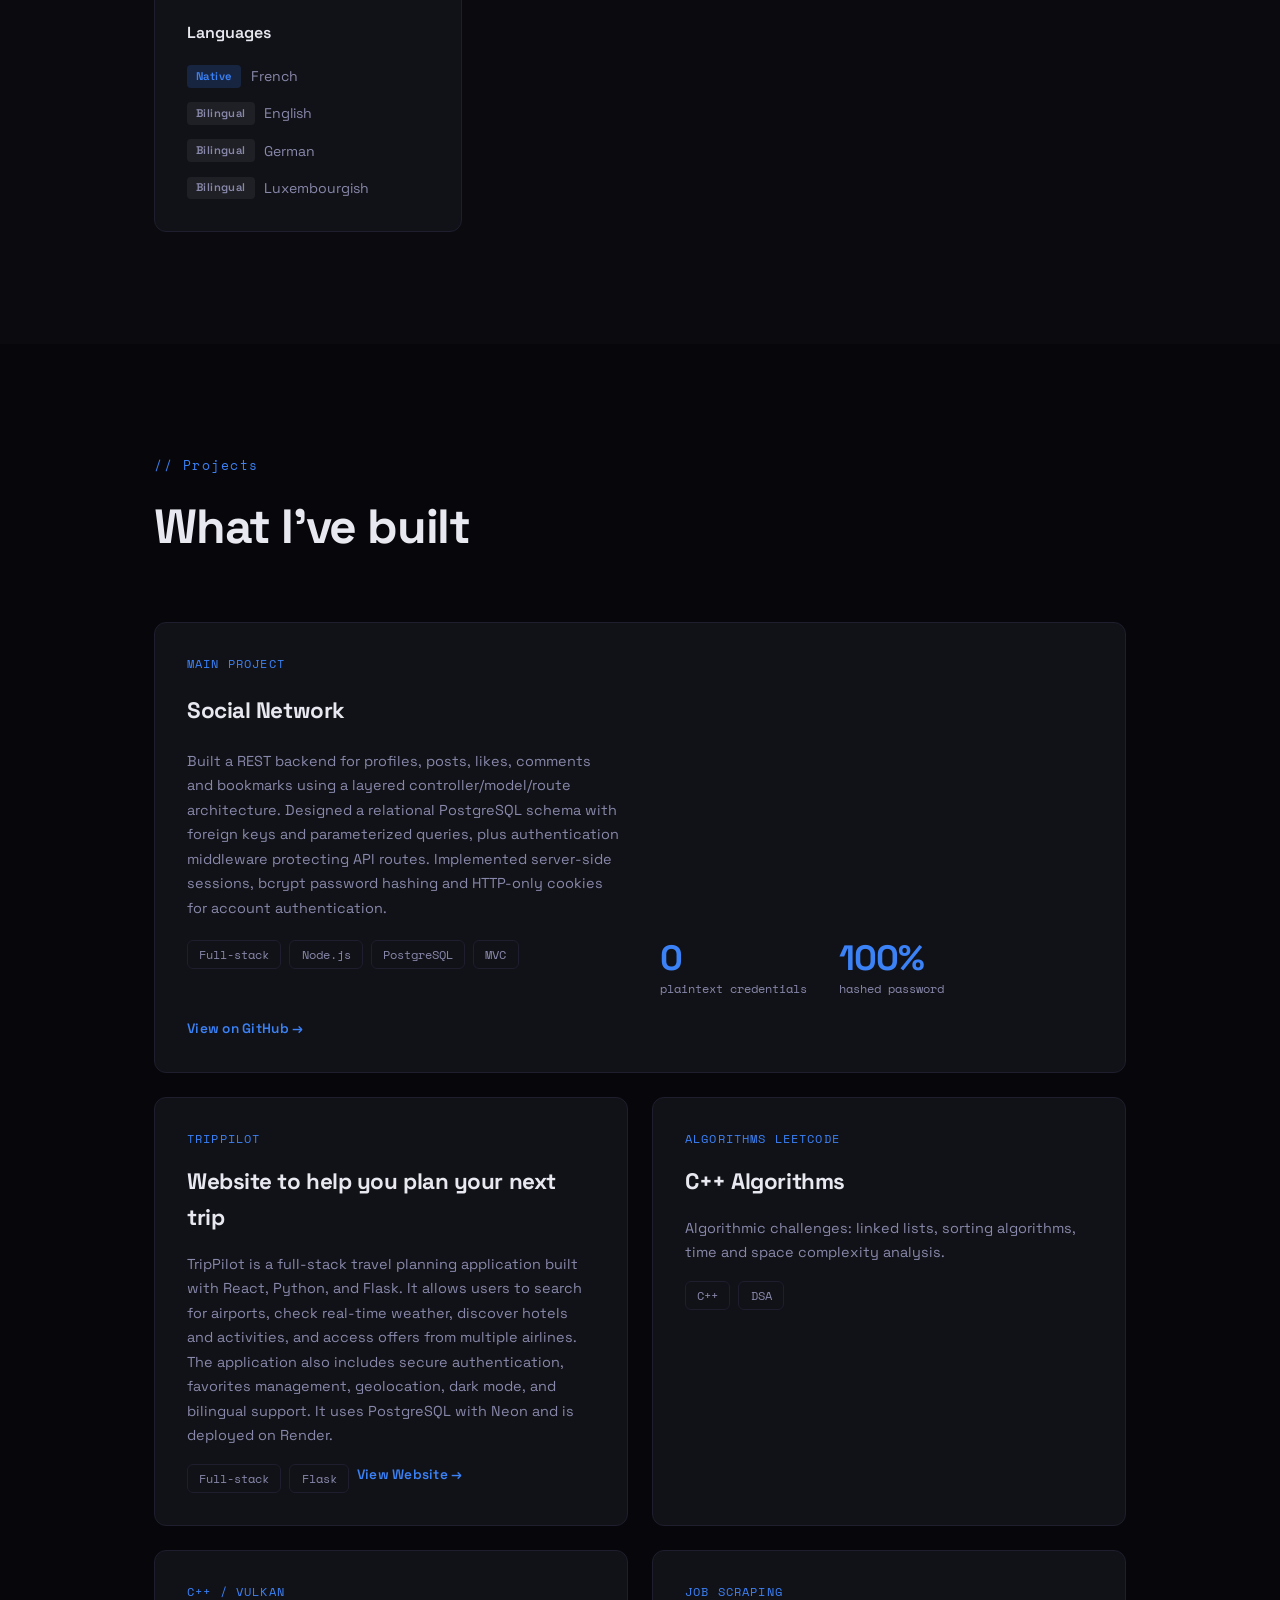
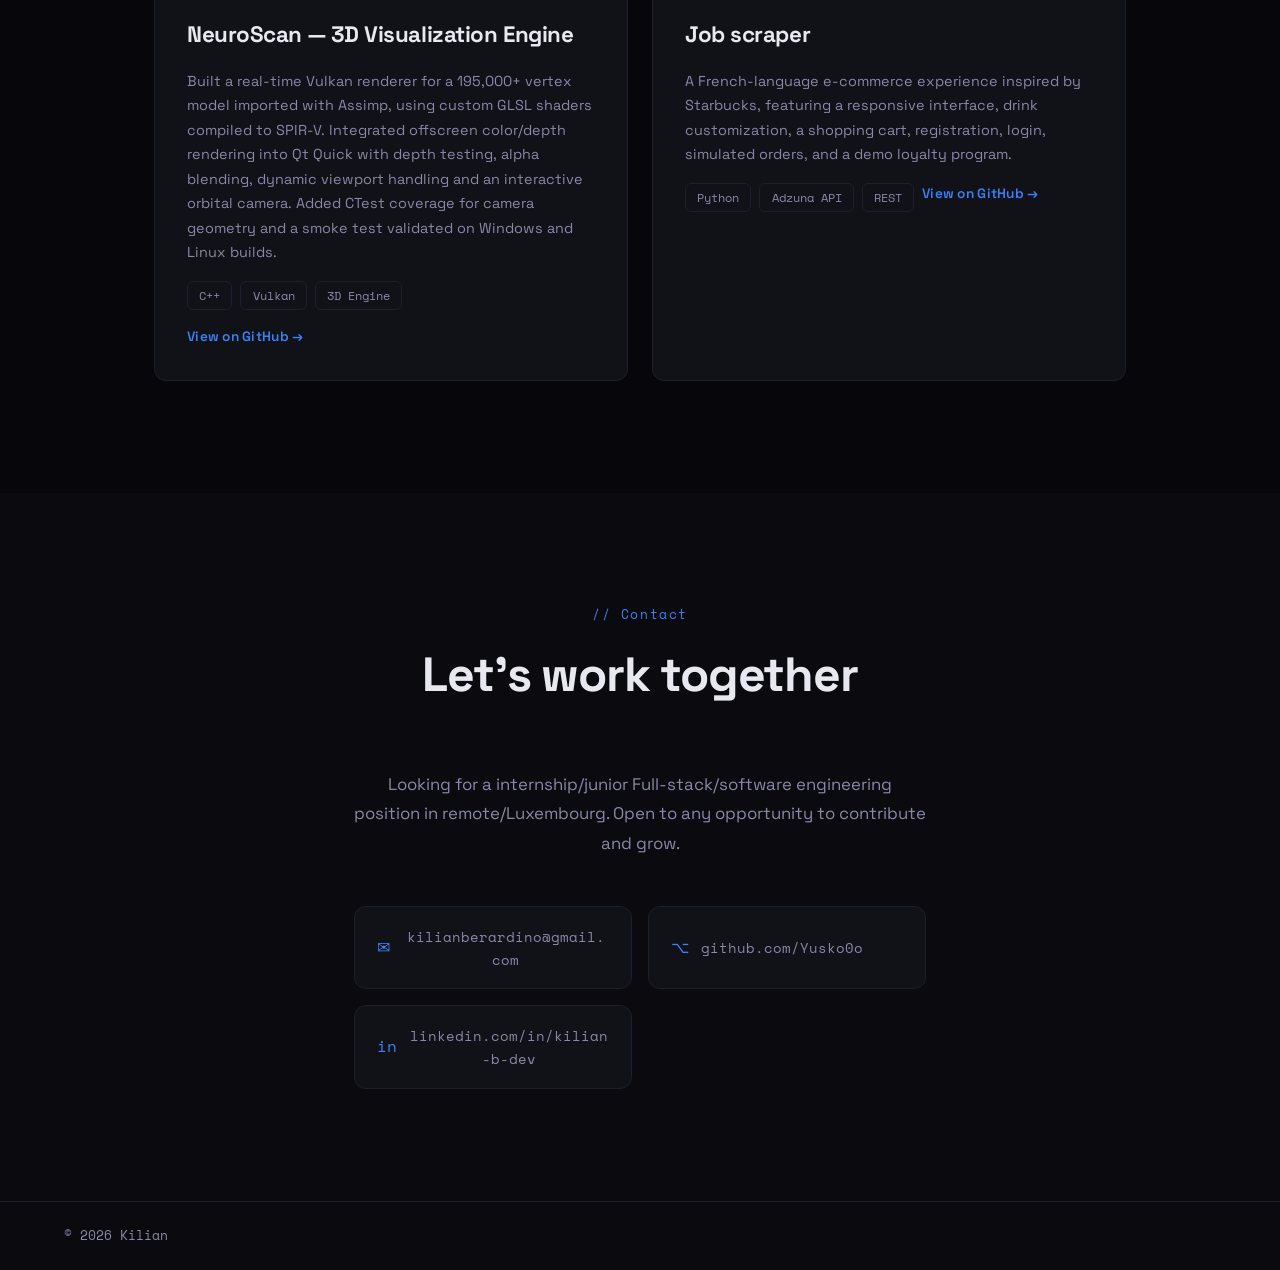
==== commit 61d83d5d: "updated the projects and profile" ====
--- a/index.html
+++ b/index.html
@@ -1,237 +1,318 @@
-<!DOCTYPE html>
+<!doctype html>
 <html lang="en">
-<head>
-  <meta charset="UTF-8" />
-  <meta name="viewport" content="width=device-width, initial-scale=1.0" />
-  <title>Kilian — Junior Back-end Software Engineer</title>
-  <link rel="preconnect" href="https://fonts.googleapis.com" />
-  <link rel="preconnect" href="https://fonts.gstatic.com" crossorigin />
-  <link href="https://fonts.googleapis.com/css2?family=Space+Grotesk:wght@300;400;500;600;700&family=Space+Mono:wght@400;700&display=swap" rel="stylesheet" />
-  <link rel="stylesheet" href="styles.css" />
-</head>
-<body>
-
-  <!-- NAV -->
-  <nav class="nav">
-    <span class="nav-logo">KB<span class="accent">.</span></span>
-    <ul class="nav-links">
-      <li><a href="#about">About</a></li>
-      <li><a href="#skills">Skills</a></li>
-      <li><a href="#projects">Projects</a></li>
-      <li><a href="#contact">Contact</a></li>
-    </ul>
-  </nav>
-
-  <!-- HERO -->
-  <section class="hero" id="about">
-    <div class="hero-bg-grid"></div>
-    <div class="hero-content">
-      <p class="hero-eyebrow">
-        <span class="terminal-dot"></span> Open to opportunities
-      </p>
-      <h1 class="hero-name">Kilian<br /><span class="accent"></span></h1>
-      <div class="hero-terminal">
-        <span class="terminal-prompt">$ </span>
-        <span class="terminal-text" id="terminal-text"></span>
-        <span class="terminal-cursor">|</span>
-      </div>
-      <p class="hero-desc">
-        Junior back-end developer passionate about building clean,
-        secure and maintainable systems.
-      </p>
-      <div class="hero-ctas">
-        <a href="#projects" class="btn btn-primary">View my projects</a>
-        <a href="#contact" class="btn btn-ghost">Get in touch</a>
-      </div>
-    </div>
-    <div class="hero-scroll-hint">
-      <span>scroll</span>
-      <div class="scroll-line"></div>
-    </div>
-  </section>
-
-  <!-- SKILLS -->
-  <section class="section" id="skills">
-    <div class="container">
-      <p class="section-label">// Skills</p>
-      <h2 class="section-title">Technical stack</h2>
-
-      <div class="skills-grid">
-
-        <div class="skill-card" data-delay="0">
-          <div class="skill-icon">{ }</div>
-          <h3>Languages</h3>
-          <ul class="skill-list">
-            <li><span class="skill-bar"><span style="--w:70%"></span></span>C++</li>
-            <li><span class="skill-bar"><span style="--w:90%"></span></span>Python</li>
-            <li><span class="skill-bar"><span style="--w:60%"></span></span>SQL</li>
-            <li><span class="skill-bar"><span style="--w:80%"></span></span>HTML / CSS / JS</li>
-          </ul>
-        </div>
-
-        <div class="skill-card" data-delay="100">
-          <div class="skill-icon">⚙</div>
-          <h3>Frameworks & DB</h3>
-          <ul class="skill-list">
-            <li><span class="skill-bar"><span style="--w:75%"></span></span>Flask (Blueprints, MVC)</li>
-            <li><span class="skill-bar"><span style="--w:75%"></span></span>NODE.JS</li>
-            <li><span class="skill-bar"><span style="--w:75%"></span></span>REST API</li>
-            <li><span class="skill-bar"><span style="--w:75%"></span></span>FAST API</li>
-            <li><span class="skill-bar"><span style="--w:72%"></span></span>SQLite</li>
-          </ul>
-        </div>
-
-        <div class="skill-card" data-delay="200">
-          <div class="skill-icon">#</div>
-          <h3>Tools & Concepts</h3>
-          <ul class="skill-list">
-            <li><span class="skill-bar"><span style="--w:80%"></span></span>Git / GitHub</li>
-            <li><span class="skill-bar"><span style="--w:75%"></span></span>Linux CLI</li>
-            <li><span class="skill-bar"><span style="--w:70%"></span></span>Secure Authentication</li>
-            <li><span class="skill-bar"><span style="--w:65%"></span></span>MVC Architecture</li>
-          </ul>
-        </div>
-
-        <div class="skill-card" data-delay="300">
-          <div class="skill-icon">🌐</div>
-          <h3>Languages</h3>
-          <ul class="skill-list lang-list">
-            <li><span class="lang-badge native">Native</span>French</li>
-            <li><span class="lang-badge bilingual">Bilingual</span>English</li>
-            <li><span class="lang-badge bilingual">Bilingual</span>German</li>
-            <li><span class="lang-badge bilingual">Bilingual</span>Luxembourgish</li>
-          </ul>
-        </div>
-
-      </div>
-    </div>
-  </section>
-
-  <!-- PROJECTS -->
-  <section class="section section-dark" id="projects">
-    <div class="container">
-      <p class="section-label">// Projects</p>
-      <h2 class="section-title">What I've built</h2>
- 
-      <div class="projects-grid">
- 
-        <div class="project-card featured" data-delay="0">
-          <div class="project-tag">Main project</div>
-          <h3 class="project-title">Social Network</h3>
-          <p class="project-desc">
-            Built a REST backend for profiles, posts, likes, comments and bookmarks using a layered controller/model/route architecture.
-            Designed a relational PostgreSQL schema with foreign keys and parameterized queries, plus authentication middleware protecting API
-            routes.
-            Implemented server-side sessions, bcrypt password hashing and HTTP-only cookies for account authentication.
-          </p>
-          <div class="project-stack">
-            <span>Full-stack</span><span>Node.js</span><span>PostgreSQL</span><span>MVC</span>
-          </div>
-          <div class="project-highlights">
-            <div class="highlight"><span class="hl-num">0</span><span class="hl-label">plaintext credentials</span></div>
-            <div class="highlight"><span class="hl-num">100%</span><span class="hl-label">hashed password</span></div>
-          </div>
-          <a href="https://github.com/Yusko0o/twitter" target="_blank" class="project-link">
-            View on GitHub →
+  <head>
+    <meta charset="UTF-8" />
+    <meta name="viewport" content="width=device-width, initial-scale=1.0" />
+    <title>Kilian — Full-stack Software Engineer</title>
+    <link rel="preconnect" href="https://fonts.googleapis.com" />
+    <link rel="preconnect" href="https://fonts.gstatic.com" crossorigin />
+    <link
+      href="https://fonts.googleapis.com/css2?family=Space+Grotesk:wght@300;400;500;600;700&family=Space+Mono:wght@400;700&display=swap"
+      rel="stylesheet"
+    />
+    <link rel="stylesheet" href="styles.css" />
+  </head>
+  <body>
+    <!-- NAV -->
+    <nav class="nav">
+      <span class="nav-logo">KB<span class="accent">.</span></span>
+      <ul class="nav-links">
+        <li><a href="#about">About</a></li>
+        <li><a href="#skills">Skills</a></li>
+        <li><a href="#projects">Projects</a></li>
+        <li><a href="#contact">Contact</a></li>
+      </ul>
+    </nav>
+
+    <!-- HERO -->
+    <section class="hero" id="about">
+      <div class="hero-bg-grid"></div>
+      <div class="hero-content">
+        <p class="hero-eyebrow">
+          <span class="terminal-dot"></span> Open to opportunities
+        </p>
+        <h1 class="hero-name">Kilian<br /><span class="accent"></span></h1>
+        <div class="hero-terminal">
+          <span class="terminal-prompt">$ </span>
+          <span class="terminal-text" id="terminal-text"></span>
+          <span class="terminal-cursor">|</span>
+        </div>
+        <p class="hero-desc">
+          Full-stack developer passionate about building clean, secure and
+          maintainable systems.
+        </p>
+        <div class="hero-ctas">
+          <a href="#projects" class="btn btn-primary">View my projects</a>
+          <a href="#contact" class="btn btn-ghost">Get in touch</a>
+        </div>
+      </div>
+      <div class="hero-scroll-hint">
+        <span>scroll</span>
+        <div class="scroll-line"></div>
+      </div>
+    </section>
+
+    <!-- SKILLS -->
+    <section class="section" id="skills">
+      <div class="container">
+        <p class="section-label">// Skills</p>
+        <h2 class="section-title">Technical stack</h2>
+
+        <div class="skills-grid">
+          <div class="skill-card" data-delay="0">
+            <div class="skill-icon">{ }</div>
+            <h3>Languages</h3>
+            <ul class="skill-list">
+              <li>
+                <span class="skill-bar"><span style="--w: 90%"></span></span
+                >JavaScript
+              </li>
+              <li>
+                <span class="skill-bar"><span style="--w: 90%"></span></span
+                >Python
+              </li>
+              <li>
+                <span class="skill-bar"><span style="--w: 80%"></span></span>SQL
+              </li>
+              <li>
+                <span class="skill-bar"><span style="--w: 80%"></span></span
+                >HTML / CSS / vanilla JS
+              </li>
+            </ul>
+          </div>
+
+          <div class="skill-card" data-delay="100">
+            <div class="skill-icon">⚙</div>
+            <h3>Frameworks & DB</h3>
+            <ul class="skill-list">
+              <li>
+                <span class="skill-bar"><span style="--w: 90%"></span></span
+                >Node.js
+              </li>
+              <li>
+                <span class="skill-bar"><span style="--w: 90%"></span></span
+                >Express
+              </li>
+              <li>
+                <span class="skill-bar"><span style="--w: 75%"></span></span
+                >PostgreSQL
+              </li>
+              <li>
+                <span class="skill-bar"><span style="--w: 75%"></span></span
+                >React
+              </li>
+              <li>
+                <span class="skill-bar"><span style="--w: 80"></span></span
+                >Other Frameworks(Flask, Fast API, etc..)
+              </li>
+            </ul>
+          </div>
+
+          <div class="skill-card" data-delay="200">
+            <div class="skill-icon">#</div>
+            <h3>Tools & Concepts</h3>
+            <ul class="skill-list">
+              <li>
+                <span class="skill-bar"><span style="--w: 80%"></span></span>Git
+                / GitHub
+              </li>
+              <li>
+                <span class="skill-bar"><span style="--w: 75%"></span></span
+                >Linux CLI
+              </li>
+              <li>
+                <span class="skill-bar"><span style="--w: 90%"></span></span
+                >Secure Authentication
+              </li>
+              <li>
+                <span class="skill-bar"><span style="--w: 100%"></span></span
+                >MVC Architecture
+              </li>
+            </ul>
+          </div>
+
+          <div class="skill-card" data-delay="300">
+            <div class="skill-icon">🌐</div>
+            <h3>Languages</h3>
+            <ul class="skill-list lang-list">
+              <li><span class="lang-badge native">Native</span>French</li>
+              <li>
+                <span class="lang-badge bilingual">Bilingual</span>English
+              </li>
+              <li><span class="lang-badge bilingual">Bilingual</span>German</li>
+              <li>
+                <span class="lang-badge bilingual">Bilingual</span>Luxembourgish
+              </li>
+            </ul>
+          </div>
+        </div>
+      </div>
+    </section>
+
+    <!-- PROJECTS -->
+    <section class="section section-dark" id="projects">
+      <div class="container">
+        <p class="section-label">// Projects</p>
+        <h2 class="section-title">What I've built</h2>
+
+        <div class="projects-grid">
+          <div class="project-card featured" data-delay="0">
+            <div class="project-tag">Main project</div>
+            <h3 class="project-title">Social Network</h3>
+            <p class="project-desc">
+              Built a REST backend for profiles, posts, likes, comments and
+              bookmarks using a layered controller/model/route architecture.
+              Designed a relational PostgreSQL schema with foreign keys and
+              parameterized queries, plus authentication middleware protecting
+              API routes. Implemented server-side sessions, bcrypt password
+              hashing and HTTP-only cookies for account authentication.
+            </p>
+            <div class="project-stack">
+              <span>Full-stack</span><span>Node.js</span><span>PostgreSQL</span
+              ><span>MVC</span>
+            </div>
+            <div class="project-highlights">
+              <div class="highlight">
+                <span class="hl-num">0</span
+                ><span class="hl-label">plaintext credentials</span>
+              </div>
+              <div class="highlight">
+                <span class="hl-num">100%</span
+                ><span class="hl-label">hashed password</span>
+              </div>
+            </div>
+            <a
+              href="https://github.com/Yusko0o/twitter"
+              target="_blank"
+              class="project-link"
+            >
+              View on GitHub →
+            </a>
+          </div>
+
+          <div class="project-card" data-delay="300">
+            <div class="project-tag">TripPilot</div>
+            <h3 class="project-title">
+              Website to help you plan your next trip
+            </h3>
+            <p class="project-desc">
+              TripPilot is a full-stack travel planning application built with
+              React, Python, and Flask. It allows users to search for airports,
+              check real-time weather, discover hotels and activities, and
+              access offers from multiple airlines. The application also
+              includes secure authentication, favorites management, geolocation,
+              dark mode, and bilingual support. It uses PostgreSQL with Neon and
+              is deployed on Render.
+            </p>
+            <div class="project-stack">
+              <span>Full-stack</span><span>Flask</span>
+              <a
+                href="https://trippilot-irs3.onrender.com/"
+                target="_blank"
+                class="project-link"
+              >
+                View Website →
+              </a>
+            </div>
+          </div>
+
+          <div class="project-card" data-delay="200">
+            <div class="project-tag">Algorithms Leetcode</div>
+            <h3 class="project-title">C++ Algorithms</h3>
+            <p class="project-desc">
+              Algorithmic challenges: linked lists, sorting algorithms, time and
+              space complexity analysis.
+            </p>
+            <div class="project-stack"><span>C++</span><span>DSA</span></div>
+          </div>
+
+          <div class="project-card" data-delay="100">
+            <div class="project-tag">C++ / vulkan</div>
+            <h3 class="project-title">NeuroScan — 3D Visualization Engine</h3>
+            <p class="project-desc">
+              Built a real-time Vulkan renderer for a 195,000+ vertex model
+              imported with Assimp, using custom GLSL shaders compiled to
+              SPIR-V. Integrated offscreen color/depth rendering into Qt Quick
+              with depth testing, alpha blending, dynamic viewport handling and
+              an interactive orbital camera. Added CTest coverage for camera
+              geometry and a smoke test validated on Windows and Linux builds.
+            </p>
+            <div class="project-stack">
+              <span>C++</span><span>Vulkan</span><span>3D Engine</span>
+            </div>
+            <a
+              href="https://github.com/Yusko0o/NeuroScan"
+              target="_blank"
+              class="project-link"
+            >
+              View on GitHub →
+            </a>
+          </div>
+
+          <div class="project-card" data-delay="400">
+            <div class="project-tag">Job scraping</div>
+            <h3 class="project-title">Job scraper</h3>
+            <p class="project-desc">
+              A French-language e-commerce experience inspired by Starbucks,
+              featuring a responsive interface, drink customization, a shopping
+              cart, registration, login, simulated orders, and a demo loyalty
+              program.
+            </p>
+            <div class="project-stack">
+              <span>Python</span><span>Adzuna API</span><span>REST</span>
+              <a
+                href="https://github.com/Yusko0o/job-scraper"
+                target="_blank"
+                class="project-link"
+              >
+                View on GitHub →
+              </a>
+            </div>
+          </div>
+        </div>
+      </div>
+    </section>
+
+    <!-- CONTACT -->
+    <section class="section" id="contact">
+      <div class="container contact-container">
+        <p class="section-label">// Contact</p>
+        <h2 class="section-title">Let's work together</h2>
+        <p class="contact-desc">
+          Looking for a internship/junior Full-stack/software engineering
+          position in remote/Luxembourg. Open to any opportunity to contribute
+          and grow.
+        </p>
+        <div class="contact-links">
+          <a href="mailto:kilianberardino@gmail.com" class="contact-item">
+            <span class="contact-icon">✉</span>
+            kilianberardino@gmail.com
           </a>
-        </div>
- 
-        <div class="project-card" data-delay="100">
-          <div class="project-tag">C++ / vulkan</div>
-          <h3 class="project-title">NeuroScan — 3D Visualization Engine </h3>
-          <p class="project-desc">
-            Built a real-time Vulkan renderer for a 195,000+ vertex model imported with Assimp, using custom GLSL shaders compiled to SPIR-V.
-            Integrated offscreen color/depth rendering into Qt Quick with depth testing, alpha blending, dynamic viewport handling and an interactive
-            orbital camera.
-            Added CTest coverage for camera geometry and a smoke test validated on Windows and Linux builds.
-          </p>
-          <div class="project-stack">
-            <span>C++</span><span>Vulkan</span><span>3D Engine</span>
-          </div>
-          <a href="https://github.com/Yusko0o/NeuroScan" target="_blank" class="project-link">
-            View on GitHub →
+          <a
+            href="https://github.com/Yusko0o"
+            target="_blank"
+            class="contact-item"
+          >
+            <span class="contact-icon">⌥</span>
+            github.com/Yusko0o
           </a>
-        </div>
- 
-        <div class="project-card" data-delay="200">
-          <div class="project-tag">Algorithms Leetcode</div>
-          <h3 class="project-title">C++ Algorithms</h3>
-          <p class="project-desc">
-            Algorithmic challenges: linked lists, sorting algorithms,
-            time and space complexity analysis.
-          </p>
-          <div class="project-stack">
-            <span>C++</span><span>DSA</span>
-          </div>
-        </div>
- 
-        <div class="project-card" data-delay="300">
-          <div class="project-tag">TripPilot</div>
-          <h3 class="project-title">Website to help you plan your next trip</h3>
-          <p class="project-desc">
-            TripPilot is a full-stack travel planning application built with React, Python, and Flask. 
-            It allows users to search for airports, 
-            check real-time weather, discover hotels and activities, and access offers from multiple airlines. 
-            The application also includes secure authentication, favorites management, geolocation, dark mode, 
-            and bilingual support. It uses PostgreSQL with Neon and is deployed on Render.
-          </p>
-          <div class="project-stack">
-            <span>Full-stack</span><span>Flask</span>
-            <a href="https://trippilot-irs3.onrender.com/" target="_blank" class="project-link">
-            View Website →
-            </a>
-          </div>
-        </div>
- 
-        <div class="project-card" data-delay="400">
-          <div class="project-tag">Job scraping</div>
-          <h3 class="project-title">Job scraper</h3>
-          <p class="project-desc">
-            Easy job scraper to use in terminal with customized keywords and commands
-          </p>
-          <div class="project-stack">
-            <span>Python</span><span>Adzuna API</span><span>REST</span>
-            <a href="https://github.com/Yusko0o/job-scraper" target="_blank" class="project-link">
-            View on GitHub →
-            </a>
-          </div>
-        </div>
- 
-      </div>
-    </div>
-  </section>
-
-  <!-- CONTACT -->
-  <section class="section" id="contact">
-    <div class="container contact-container">
-      <p class="section-label">// Contact</p>
-      <h2 class="section-title">Let's work together</h2>
-      <p class="contact-desc">
-        Looking for a internship/junior back-end/software engineering position in remote/Luxembourg.
-        Open to any opportunity to contribute and grow.
-      </p>
-      <div class="contact-links">
-        <a href="mailto:kilianberardino@gmail.com" class="contact-item">
-          <span class="contact-icon">✉</span>
-          kilianberardino@gmail.com
-        </a>
-        <a href="https://github.com/Yusko0o" target="_blank" class="contact-item">
-          <span class="contact-icon">⌥</span>
-          github.com/Yusko0o
-        </a>
-        <a href="https://linkedin.com/in/kilian-b-dev" target="_blank" class="contact-item">
-          <span class="contact-icon">in</span>
-          linkedin.com/in/kilian-b-dev
-        </a>
-      </div>
-    </div>
-  </section>
-
-  <!-- FOOTER -->
-  <footer class="footer">
-    <span>© 2026 Kilian</span>
-  </footer>
-
-  <script src="script.js" defer></script>
-</body>
+          <a
+            href="https://linkedin.com/in/kilian-b-dev"
+            target="_blank"
+            class="contact-item"
+          >
+            <span class="contact-icon">in</span>
+            linkedin.com/in/kilian-b-dev
+          </a>
+        </div>
+      </div>
+    </section>
+
+    <!-- FOOTER -->
+    <footer class="footer">
+      <span>© 2026 Kilian</span>
+    </footer>
+
+    <script src="script.js" defer></script>
+  </body>
 </html>
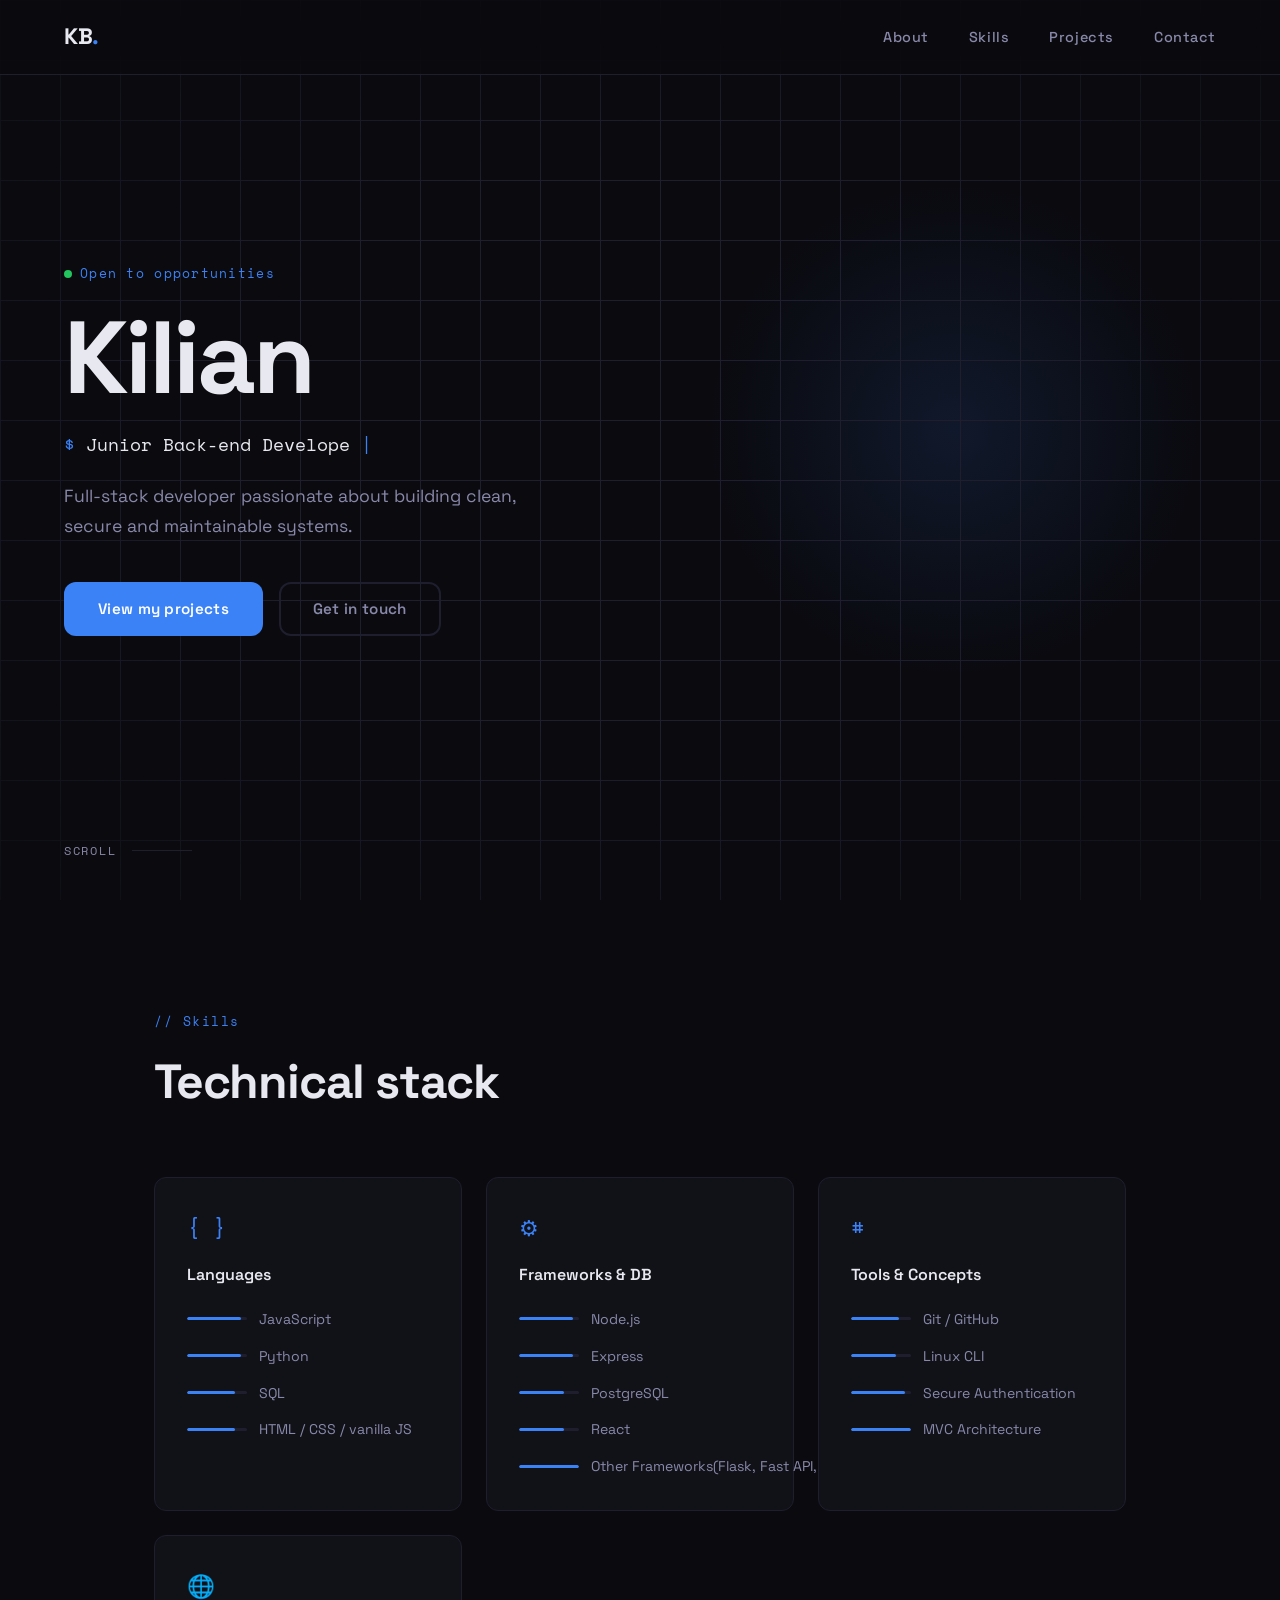
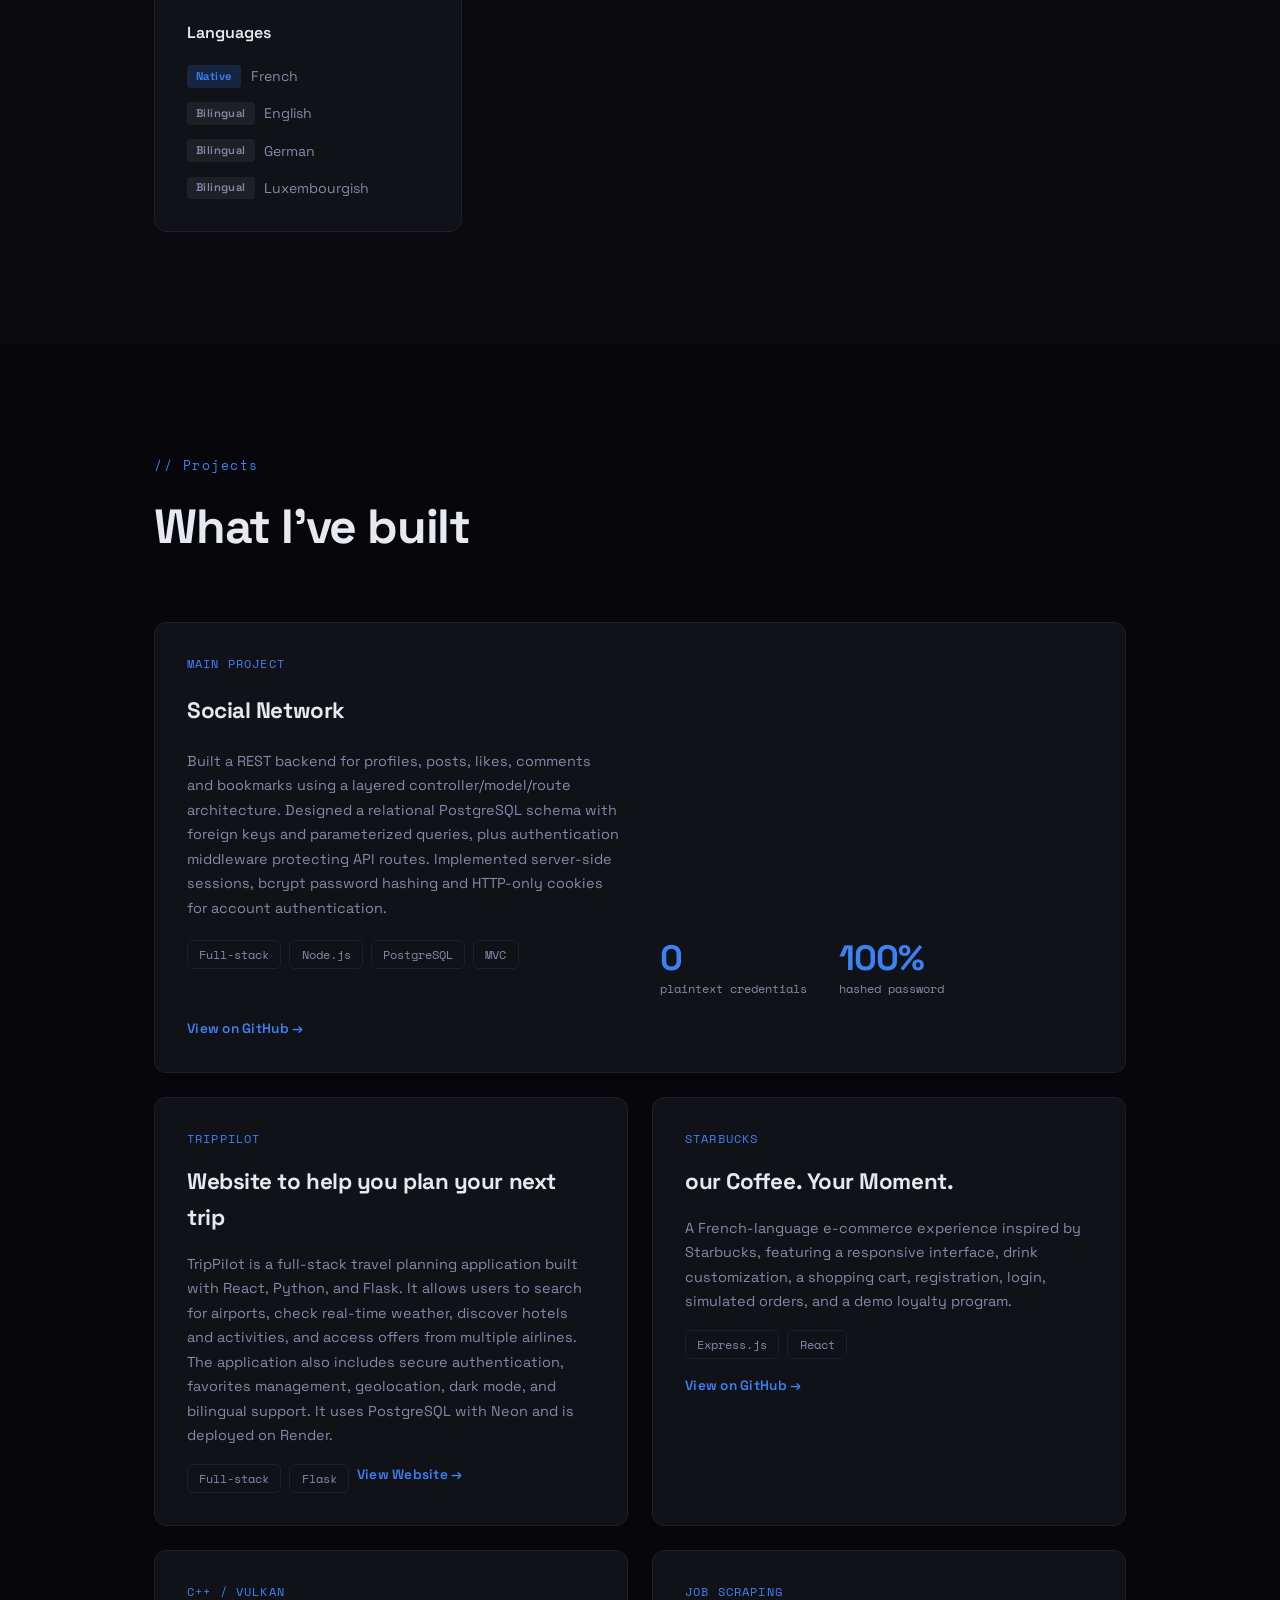
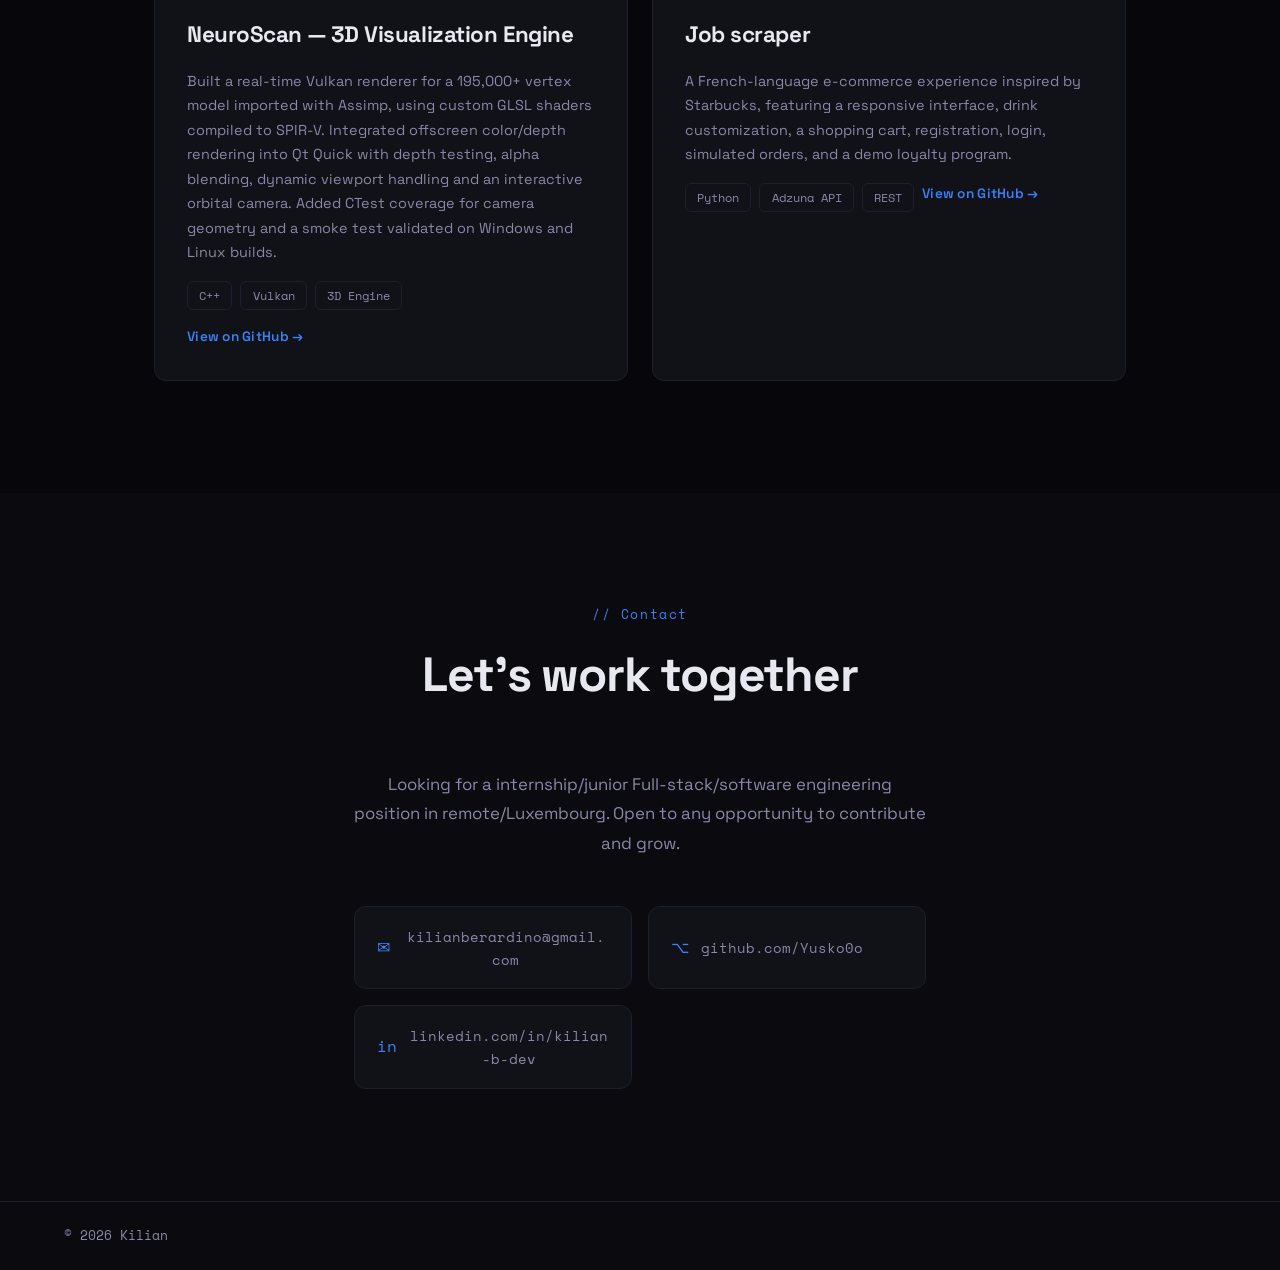
==== commit 0907f3ef: "added a new project" ====
--- a/index.html
+++ b/index.html
@@ -217,13 +217,24 @@
           </div>
 
           <div class="project-card" data-delay="200">
-            <div class="project-tag">Algorithms Leetcode</div>
-            <h3 class="project-title">C++ Algorithms</h3>
-            <p class="project-desc">
-              Algorithmic challenges: linked lists, sorting algorithms, time and
-              space complexity analysis.
-            </p>
-            <div class="project-stack"><span>C++</span><span>DSA</span></div>
+            <div class="project-tag">Starbucks</div>
+            <h3 class="project-title">our Coffee. Your Moment.</h3>
+            <p class="project-desc">
+              A French-language e-commerce experience inspired by Starbucks,
+              featuring a responsive interface, drink customization, a shopping
+              cart, registration, login, simulated orders, and a demo loyalty
+              program.
+            </p>
+            <div class="project-stack">
+              <span>Express.js</span><span>React</span>
+            </div>
+            <a
+              href="https://github.com/Yusko0o/Starbucks"
+              target="_blank"
+              class="project-link"
+            >
+              View on GitHub →
+            </a>
           </div>
 
           <div class="project-card" data-delay="100">
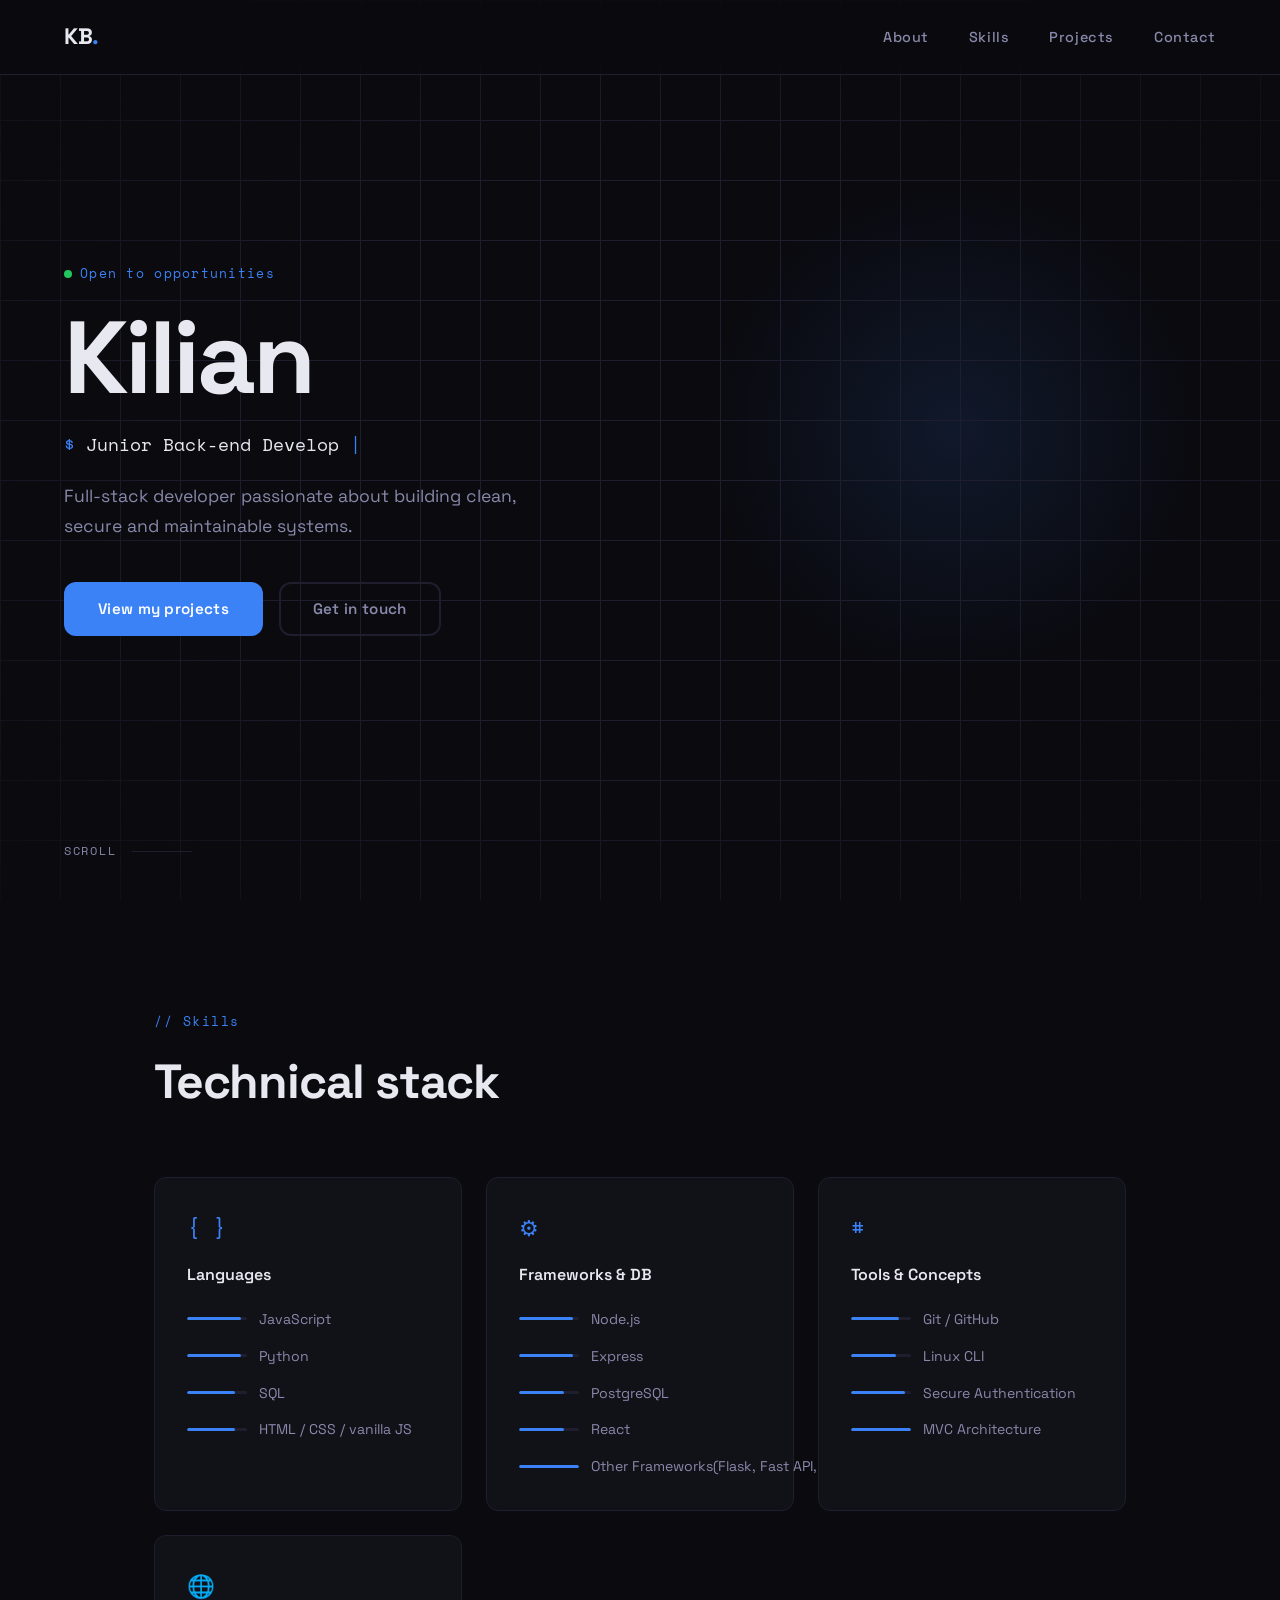
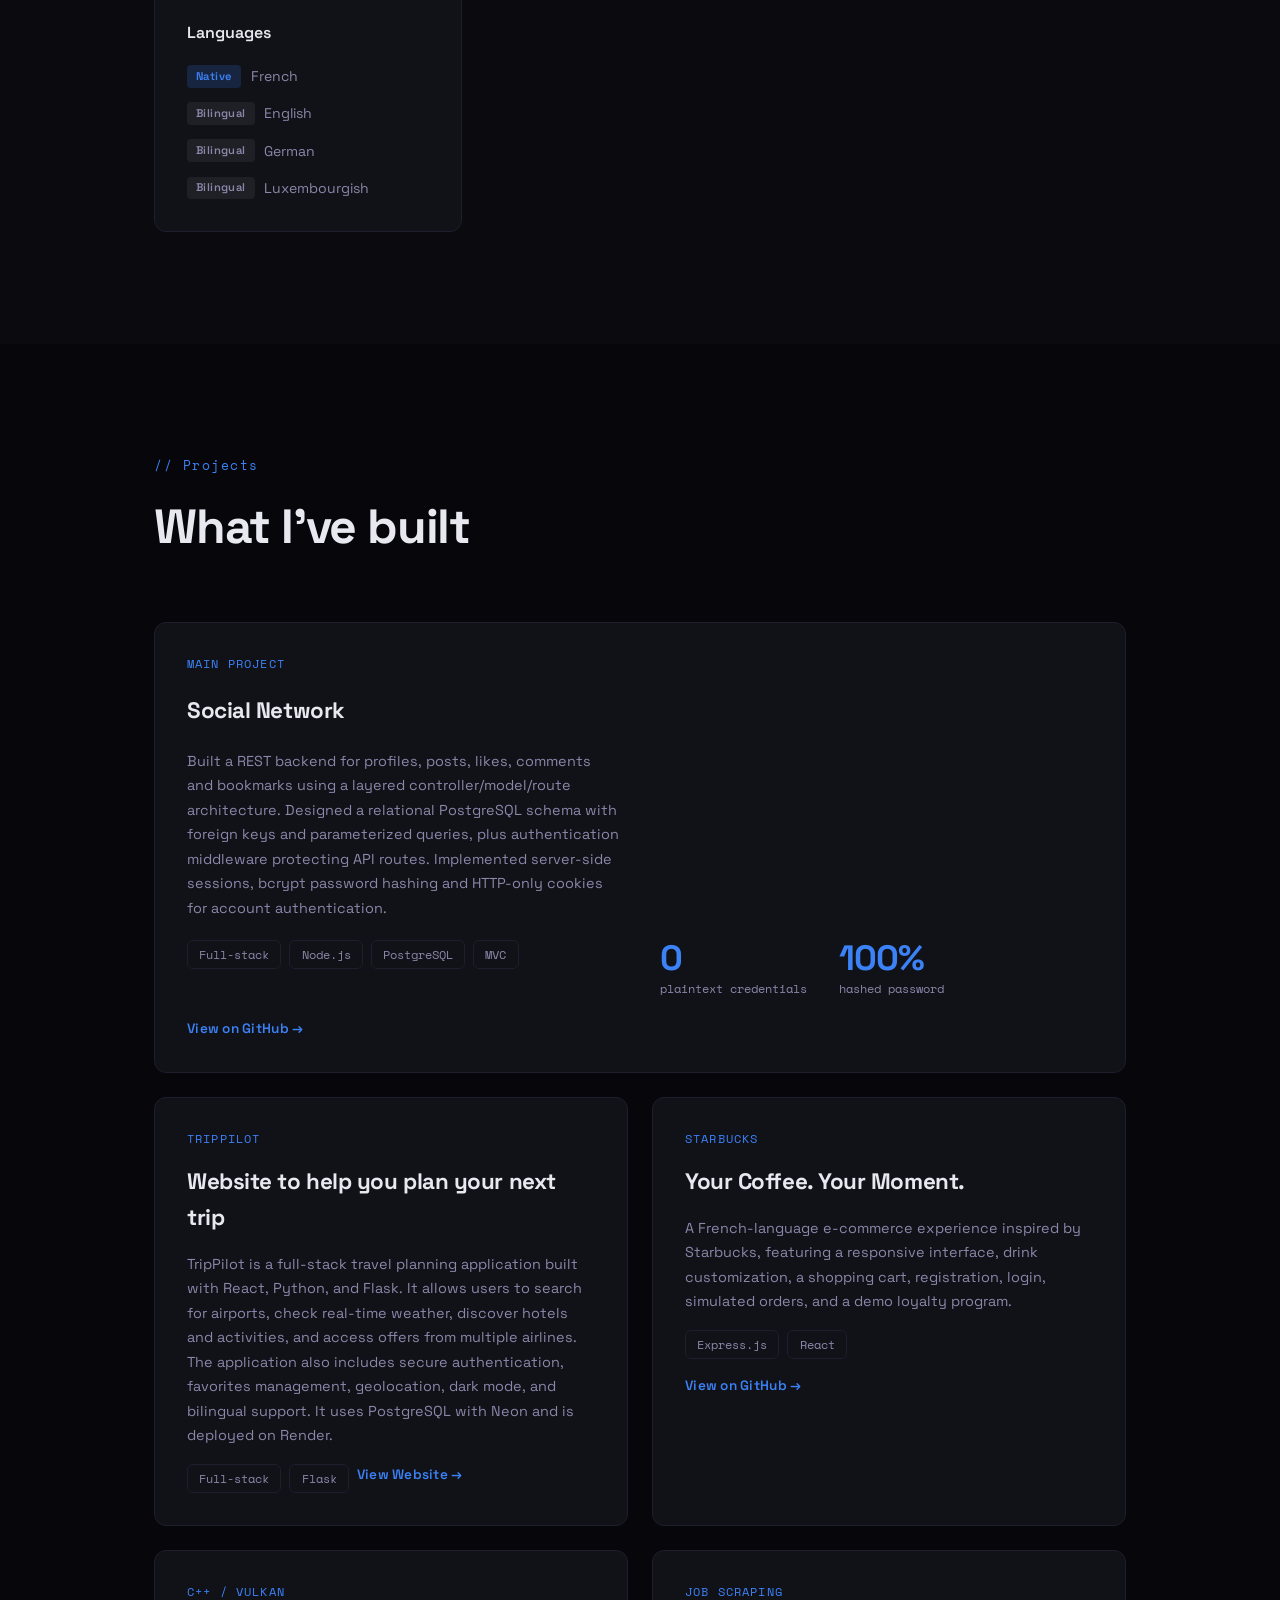
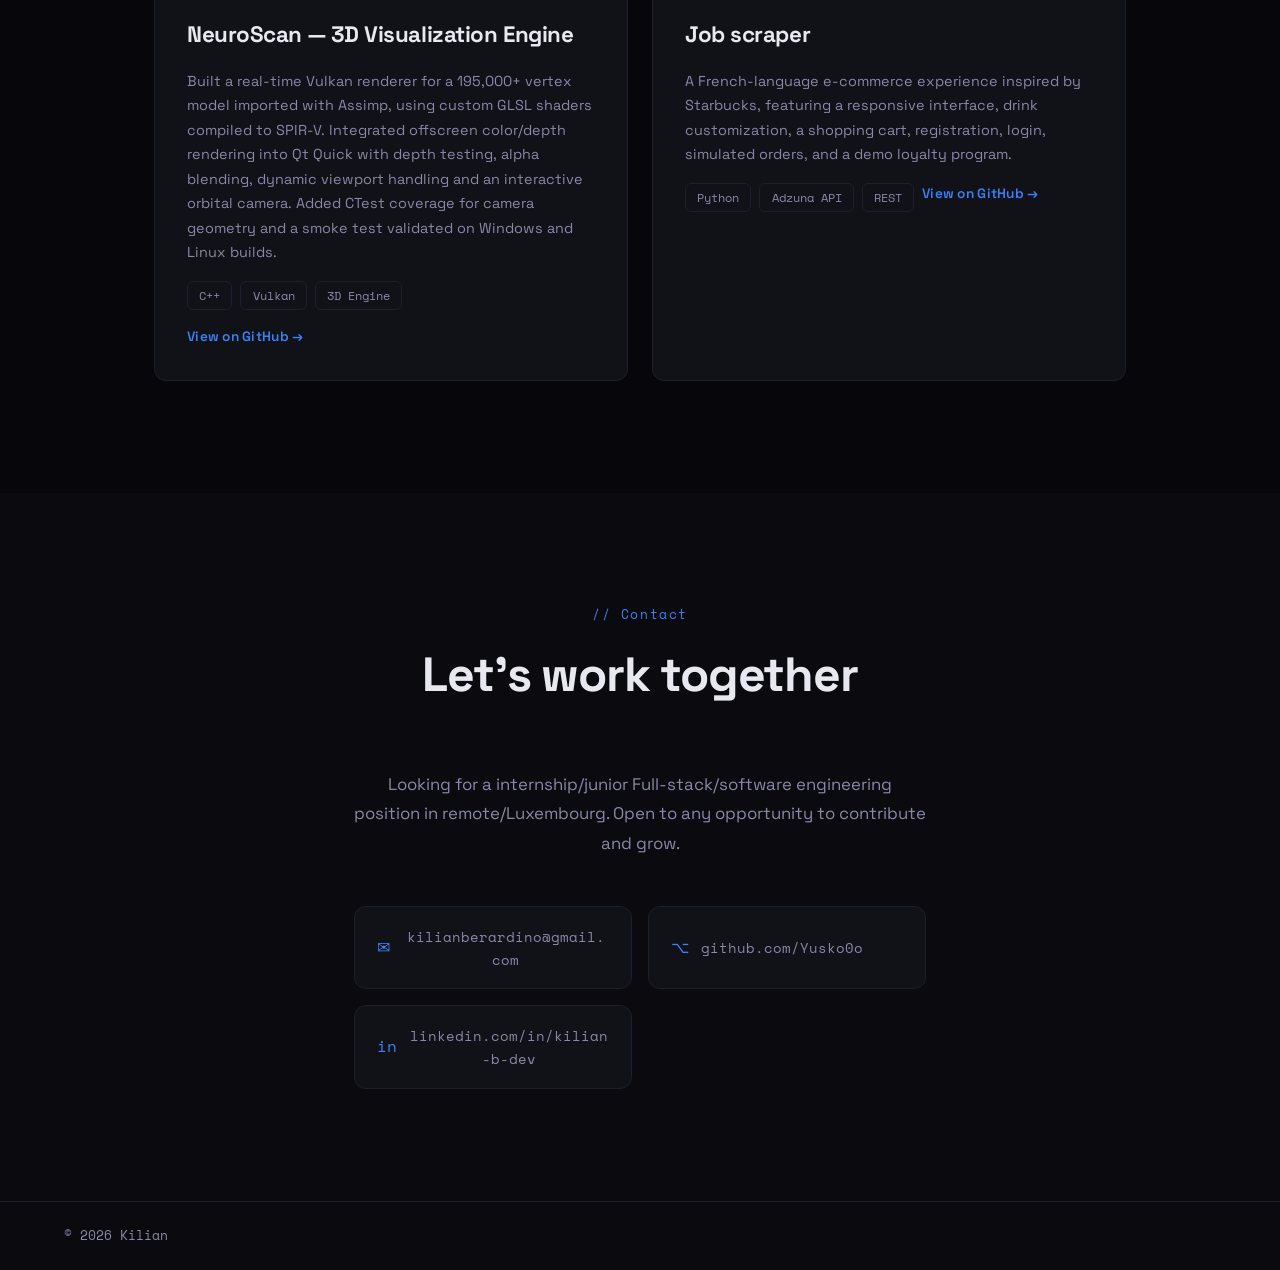
==== commit 78a16bd2: "bug fixed" ====
--- a/index.html
+++ b/index.html
@@ -218,7 +218,7 @@
 
           <div class="project-card" data-delay="200">
             <div class="project-tag">Starbucks</div>
-            <h3 class="project-title">our Coffee. Your Moment.</h3>
+            <h3 class="project-title">Your Coffee. Your Moment.</h3>
             <p class="project-desc">
               A French-language e-commerce experience inspired by Starbucks,
               featuring a responsive interface, drink customization, a shopping
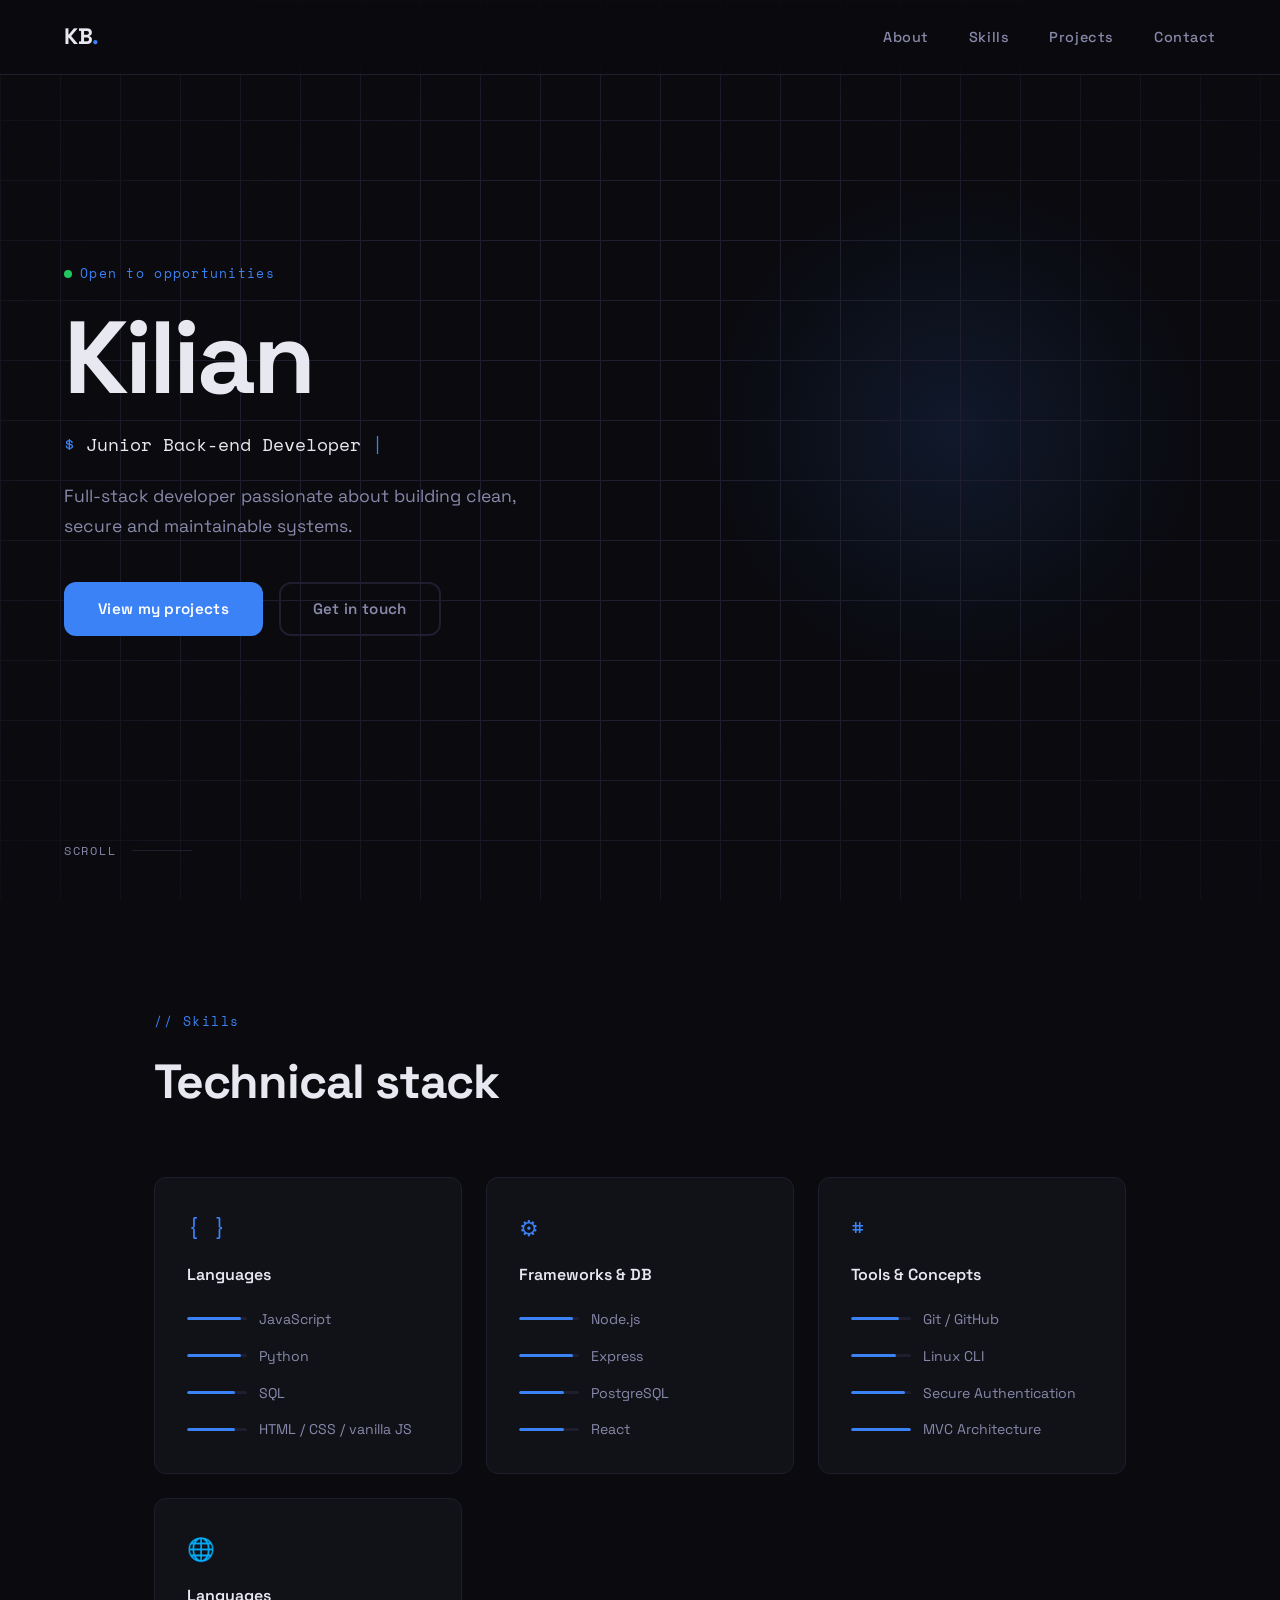
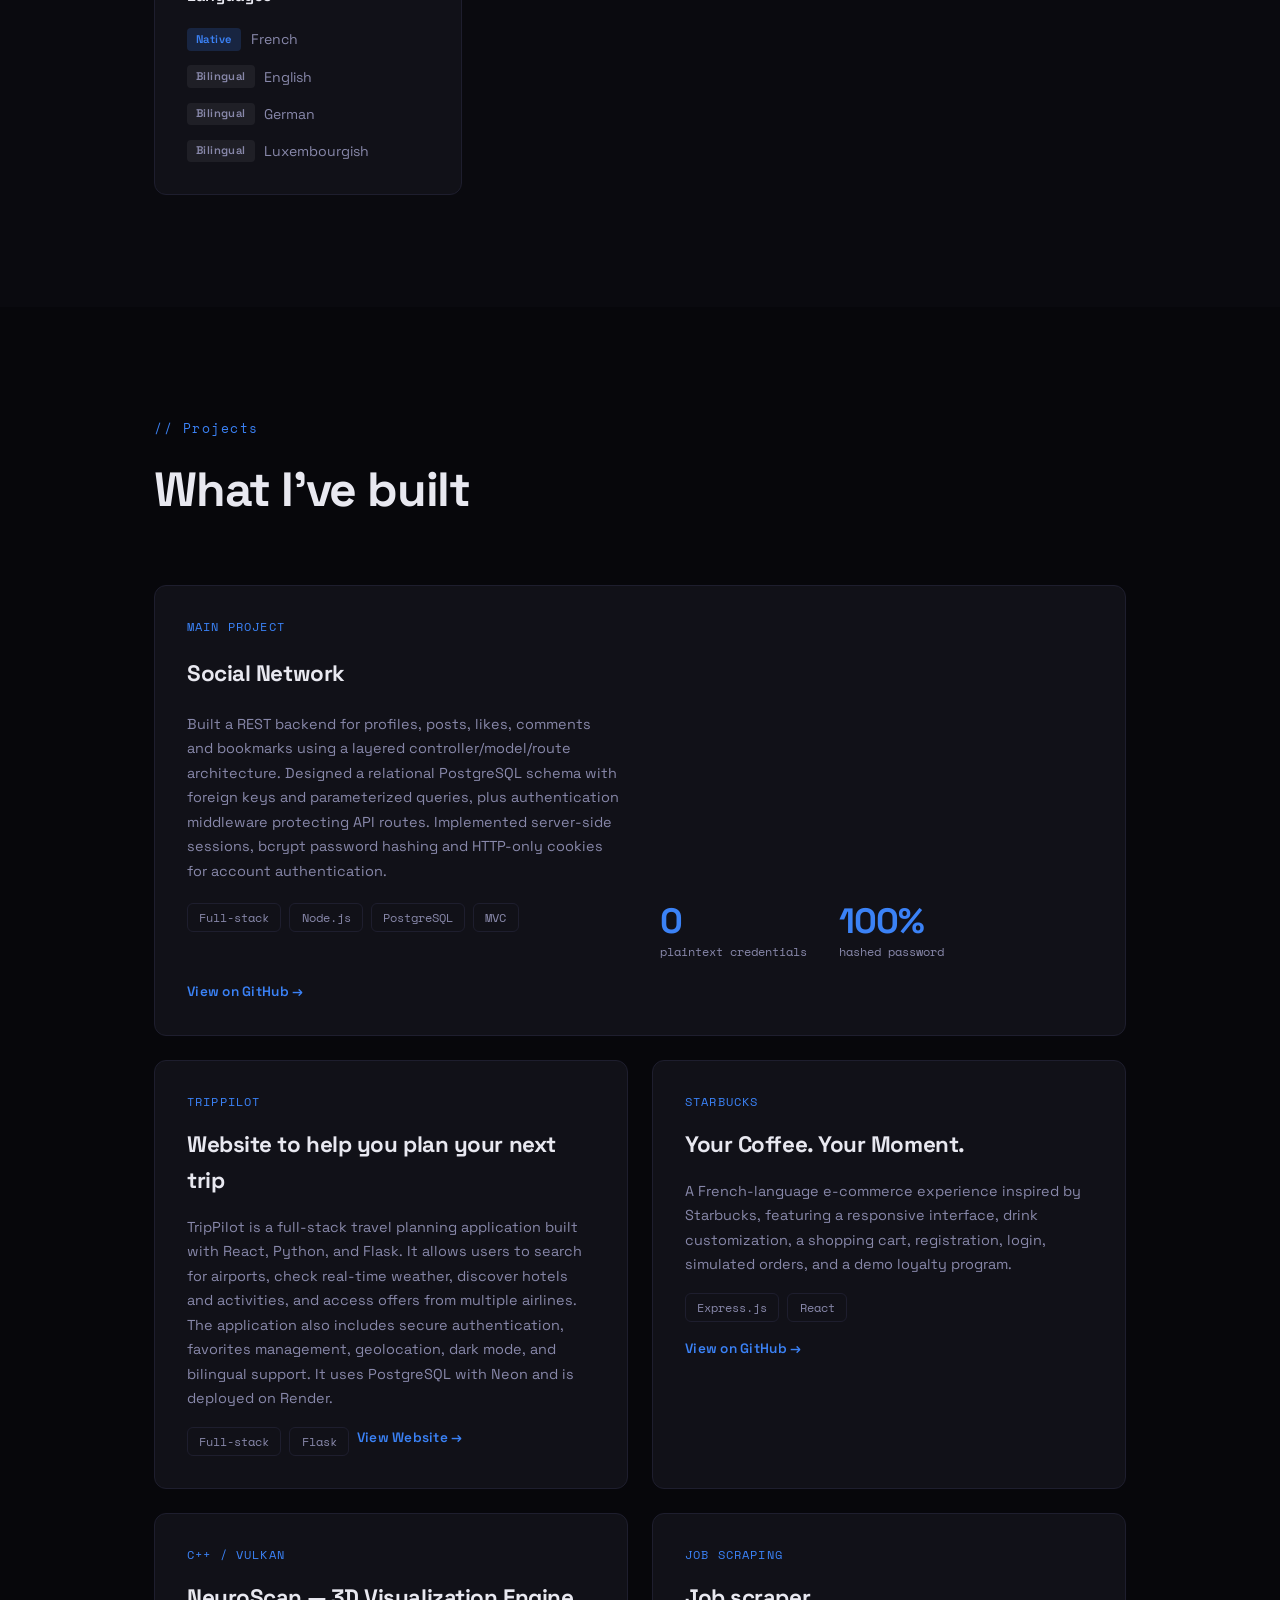
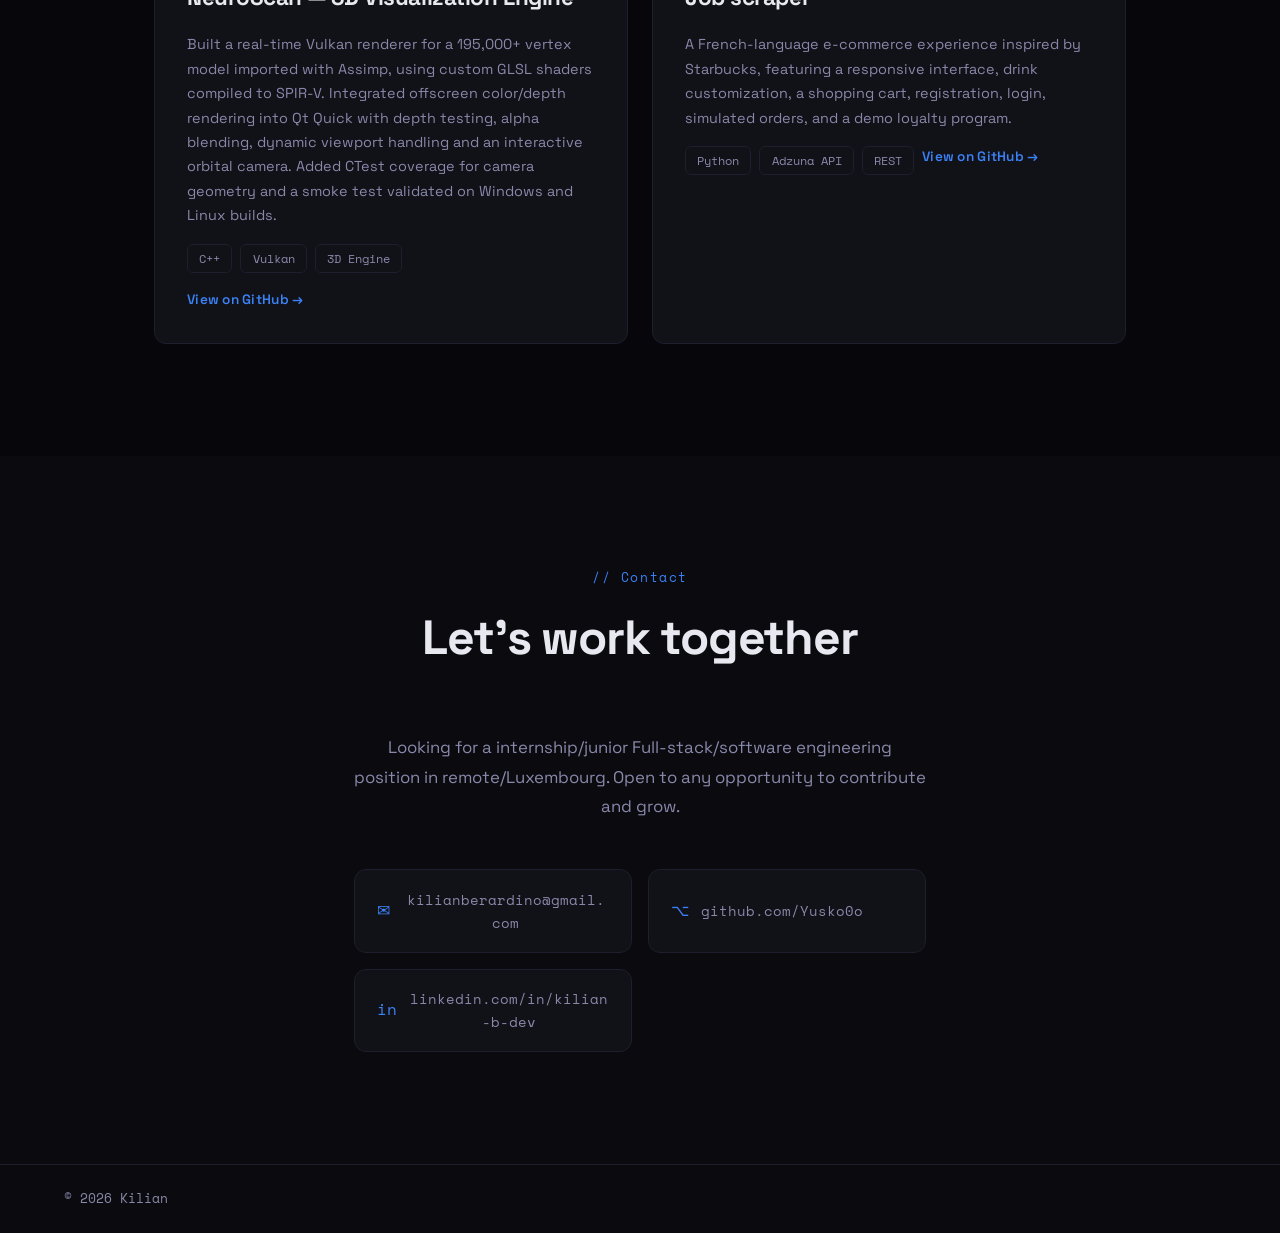
==== commit d268e6d7: "deleted other useless frameworks" ====
--- a/index.html
+++ b/index.html
@@ -100,10 +100,6 @@
               <li>
                 <span class="skill-bar"><span style="--w: 75%"></span></span
                 >React
-              </li>
-              <li>
-                <span class="skill-bar"><span style="--w: 80"></span></span
-                >Other Frameworks(Flask, Fast API, etc..)
               </li>
             </ul>
           </div>
